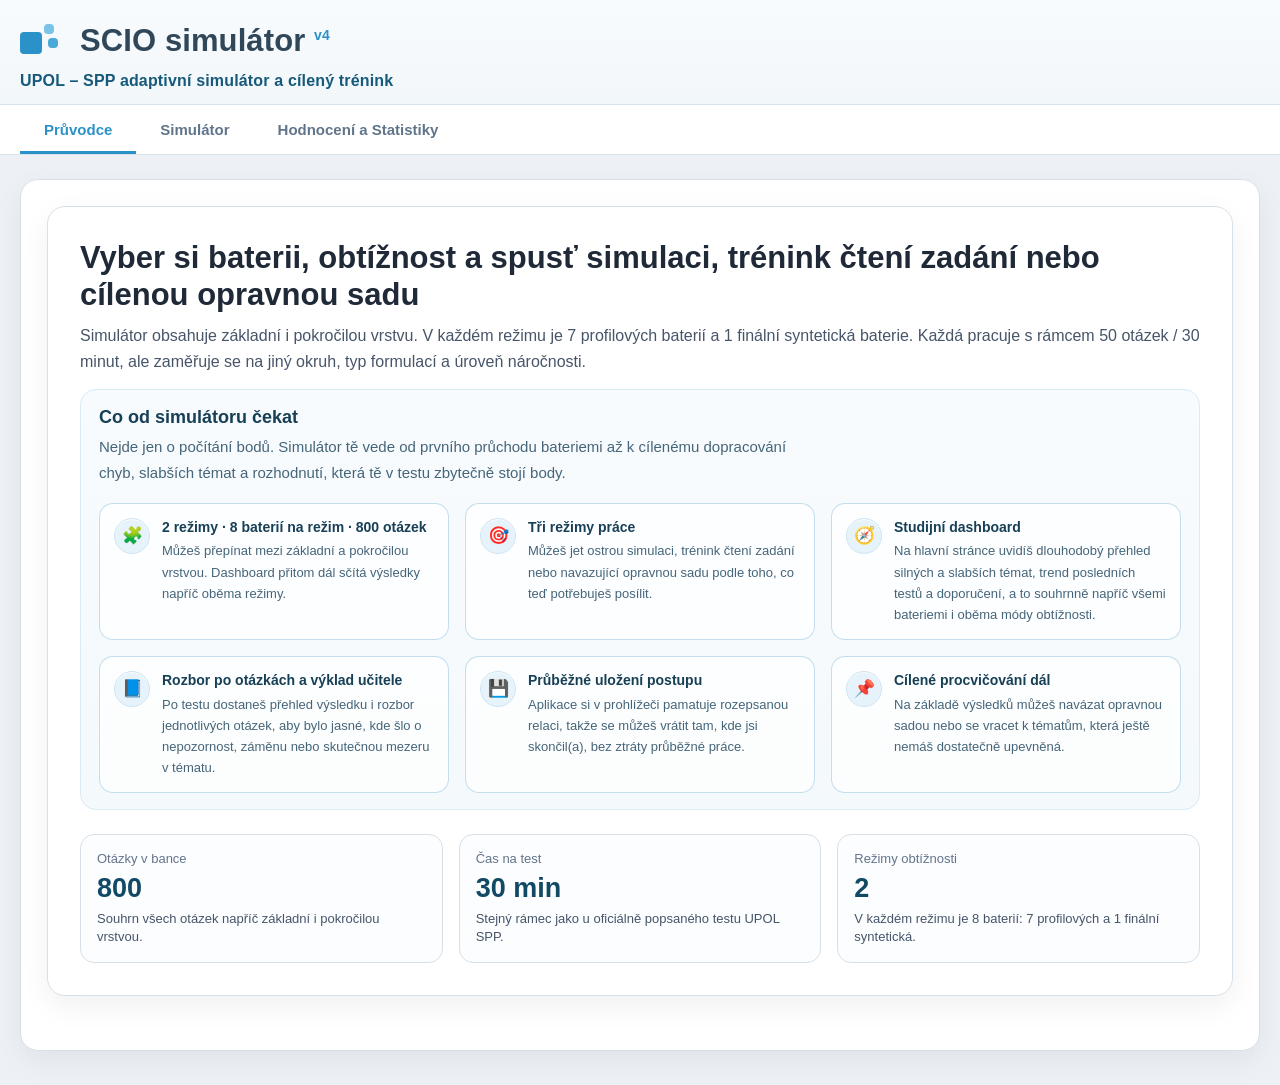
==== index.html @ 4cbbf5e0 "Oprava chyb" ====
<!DOCTYPE html>
<html lang="cs">
<head>
  <meta charset="UTF-8" />
  <meta name="viewport" content="width=device-width, initial-scale=1.0" />
  <title>SCIO simulátor v4</title>
  <link rel="stylesheet" href="styles_v4.css" />
  <script src="data_metadata.js" defer></script>
  <script src="data_metadata_hard.js" defer></script>
  <script src="data_v4_questions.js" defer></script>
  <script src="data_v4_questions_hard.js" defer></script>
  <script src="analytics_v4.js" defer></script>
  <script src="render_v4.js" defer></script>
  <script src="app_core_v4.js" defer></script>
  <script src="bootstrap_v4.js" defer></script>
</head>
<body>

  <div class="top-wrap">
    <div class="container">
      <div class="brand">
        <div class="logo-box" aria-hidden="true">
          <div class="sq1"></div>
          <div class="sq2"></div>
          <div class="sq3"></div>
        </div>
        <h1>SCIO simulátor <span style="font-size:14px;color:var(--blue);vertical-align:super;">v4</span></h1>
      </div>
      <p class="sub">UPOL – SPP adaptivní simulátor a cílený trénink</p>
    </div>
  </div>

  <nav class="main-nav" id="mainNav">
    <div class="container nav-container">
      <button class="nav-btn active" data-tab="guide" onclick="switchMainTab('guide')">Průvodce</button>
      <button class="nav-btn" data-tab="simulator" onclick="switchMainTab('simulator')">Simulátor</button>
      <button class="nav-btn" data-tab="stats" onclick="switchMainTab('stats')">Hodnocení a Statistiky</button>
    </div>
  </nav>

  <div class="container page">
    <!-- ════ START SCREEN ════ -->
    <section class="panel start-screen" id="startScreen">
      
      <!-- TAB 1: PRŮVODCE -->
      <div id="tab-guide" class="tab-content active">
        <div class="hero">
          <div class="hero-card panel">
            <h2>Vyber si baterii, obtížnost a spusť simulaci, trénink čtení zadání nebo cílenou opravnou sadu</h2>
            <p>Simulátor obsahuje základní i pokročilou vrstvu. V každém režimu je 7 profilových baterií a 1 finální syntetická baterie. Každá pracuje s rámcem 50 otázek / 30 minut, ale zaměřuje se na jiný okruh, typ formulací a úroveň náročnosti.</p>
            <div class="hero-note hero-note-rich">
              <div class="hero-note-head">
                <strong>Co od simulátoru čekat</strong>
                <p>Nejde jen o počítání bodů. Simulátor tě vede od prvního průchodu bateriemi až k cílenému dopracování chyb, slabších témat a rozhodnutí, která tě v testu zbytečně stojí body.</p>
              </div>
              <div class="hero-note-list">
                <div class="hero-note-item">
                  <span class="hero-note-icon" aria-hidden="true">🧩</span>
                  <div class="hero-note-copy">
                    <strong>2 režimy · 8 baterií na režim · 800 otázek</strong>
                    <span>Můžeš přepínat mezi základní a pokročilou vrstvou. Dashboard přitom dál sčítá výsledky napříč oběma režimy.</span>
                  </div>
                </div>
                <div class="hero-note-item">
                  <span class="hero-note-icon" aria-hidden="true">🎯</span>
                  <div class="hero-note-copy">
                    <strong>Tři režimy práce</strong>
                    <span>Můžeš jet ostrou simulaci, trénink čtení zadání nebo navazující opravnou sadu podle toho, co teď potřebuješ posílit.</span>
                  </div>
                </div>
                <div class="hero-note-item">
                  <span class="hero-note-icon" aria-hidden="true">🧭</span>
                  <div class="hero-note-copy">
                    <strong>Studijní dashboard</strong>
                    <span>Na hlavní stránce uvidíš dlouhodobý přehled silných a slabších témat, trend posledních testů a doporučení, a to souhrnně napříč všemi bateriemi i oběma módy obtížnosti.</span>
                  </div>
                </div>
                <div class="hero-note-item">
                  <span class="hero-note-icon" aria-hidden="true">📘</span>
                  <div class="hero-note-copy">
                    <strong>Rozbor po otázkách a výklad učitele</strong>
                    <span>Po testu dostaneš přehled výsledku i rozbor jednotlivých otázek, aby bylo jasné, kde šlo o nepozornost, záměnu nebo skutečnou mezeru v tématu.</span>
                  </div>
                </div>
                <div class="hero-note-item">
                  <span class="hero-note-icon" aria-hidden="true">💾</span>
                  <div class="hero-note-copy">
                    <strong>Průběžné uložení postupu</strong>
                    <span>Aplikace si v prohlížeči pamatuje rozepsanou relaci, takže se můžeš vrátit tam, kde jsi skončil(a), bez ztráty průběžné práce.</span>
                  </div>
                </div>
                <div class="hero-note-item">
                  <span class="hero-note-icon" aria-hidden="true">📌</span>
                  <div class="hero-note-copy">
                    <strong>Cílené procvičování dál</strong>
                    <span>Na základě výsledků můžeš navázat opravnou sadou nebo se vracet k tématům, která ještě nemáš dostatečně upevněná.</span>
                  </div>
                </div>
              </div>
            </div>
            <div class="stats">
              <div class="stat-card"><div class="stat-label">Otázky v bance</div><div class="stat-value" id="statQuestions">800</div><div class="stat-sub">Souhrn všech otázek napříč základní i pokročilou vrstvou.</div></div>
              <div class="stat-card"><div class="stat-label">Čas na test</div><div class="stat-value">30 min</div><div class="stat-sub">Stejný rámec jako u oficiálně popsaného testu UPOL SPP.</div></div>
              <div class="stat-card"><div class="stat-label">Režimy obtížnosti</div><div class="stat-value">2</div><div class="stat-sub">V každém režimu je 8 baterií: 7 profilových a 1 finální syntetická.</div></div>
            </div>
          </div>
        </div>
      </div>

      <!-- TAB 2: SIMULÁTOR -->
      <div id="tab-simulator" class="tab-content">
        <div class="simulator-layout">
          <div class="simulator-settings">
            <!-- Config panel -->
            <div class="config-panel" id="configPanel">
              <h4>Jak dnes poběžím</h4>
              <div class="config-row">
                <div class="config-section"><div class="config-section-label">Obtížnost</div><div class="config-options" id="configDifficulty"><button class="config-opt active" data-difficulty="basic" type="button">Základní</button><button class="config-opt" data-difficulty="hard" type="button">Pokročilá</button></div><div class="config-help" id="difficultyHelp">Základní režim je výchozí.</div></div>
                <div class="config-section"><div class="config-section-label">Režim práce</div><div class="config-options" id="configMode"><button class="config-opt active" data-mode="simulation" type="button">Simulace testu</button><button class="config-opt" data-mode="reading-training" type="button">Trénink čtení</button><button class="config-opt" data-mode="repair" type="button" disabled id="repairModeOpt">Opravný režim</button></div></div>
                <div class="config-section"><div class="config-section-label">Cíl</div><div class="config-options" id="configGoal"><button class="config-opt" data-goal="speed" type="button">Rychlost</button><button class="config-opt" data-goal="accuracy" type="button">Přesnost</button><button class="config-opt active" data-goal="attention" type="button">Pozornost</button></div></div>
              </div>
              <div class="config-checks" id="configChecks">
                <label class="config-check"><input type="checkbox" id="optShowQuestionFirst"> zobrazit nejprve jen zadání</label>
                <label class="config-check"><input type="checkbox" id="optHighlightKeywords"> zvýrazňovat riziková slova</label>
                <label class="config-check"><input type="checkbox" id="optRequireConfidence"> po odpovědi vyžadovat jistotu</label>
                <label class="config-check"><input type="checkbox" id="optAutoSave"> průběžně ukládat postup</label>
                <label class="config-check"><input type="checkbox" id="optRestoreSession"> obnovit relaci při startu</label>
              </div>
            </div>

            <!-- Restore panel -->
            <div id="restorePanel" class="hidden"></div>
          </div>

          <div class="simulator-main">
            <!-- Battery selection -->
            <div class="battery-select-wrap">
              <div class="section-title"><div><h3>Výběr baterie</h3><p>Vyber modul a prohlédni si jeho detail.</p></div></div>
              <div class="battery-grid" id="batteryGrid"></div>
            </div>
          </div>
        </div>
      </div>

      <!-- TAB 3: STATISTIKY -->
      <div id="tab-stats" class="tab-content">
        <div class="stats-header">
          <h3>Tvoje výsledky a progres</h3>
          <div class="stats-filters">
            <select id="statsBatteryFilter" class="stats-select" onchange="typeof updateStatsView === 'function' && updateStatsView(this.value)">
              <option value="all">Celkový přehled všech baterií</option>
            </select>
          </div>
        </div>
        
        <!-- Progress and Weakness Map -->
        <div id="weaknessPanel"></div>
        
        <!-- History panel -->
        <div id="historyPanel"></div>
      </div>

    </section>

    <!-- ════ TEST SCREEN ════ -->
    <section class="app hidden" id="testScreen">
      <aside class="panel sidebar" id="sidebar">
        <div class="sidebar-head">
          <h2>Testovací panel</h2>
          <div class="sidebar-battery" id="sidebarBatteryLabel">Aktivní baterie: —</div>
          <div id="sidebarModeBadge"></div>
        </div>
        <div class="meta">
          <div class="meta-box"><strong>Počet otázek:</strong> <span id="metaCount">50</span></div>
          <div class="meta-box"><div><strong>Časový limit:</strong></div><div class="timer" id="timer">30:00</div></div>
          <div class="meta-box"><strong>Zodpovězeno:</strong> <span id="answeredCount">0</span> / <span id="answeredTotal">50</span></div>
        </div>
        <div class="legend">
          <div class="legend-item"><span class="legend-box curr"></span> aktuální otázka</div>
          <div class="legend-item"><span class="legend-box ans"></span> zodpovězená</div>
          <div class="legend-item"><span class="legend-box flag"></span> označená</div>
          <div class="legend-item"><span class="legend-box slow-q"></span> pomalá</div>
          <div class="legend-item"><span class="legend-box guess-q"></span> tip</div>
          <div class="legend-item"><span class="legend-box"></span> nezodpovězená</div>
        </div>
        <div class="question-grid" id="questionGrid"></div>
        <div class="side-actions">
          <button class="btn btn-light btn-sm" id="focusModeBtn" type="button">⊞ Režim soustředění</button>
          <button class="btn btn-outline btn-sm" id="changeBatteryBtn" type="button">Návrat do hlavního menu</button>
          <button class="btn btn-danger btn-sm" id="finishBtn" type="button">Vyhodnotit test</button>
        </div>
        <div class="warning" style="margin-top:10px; font-size:13px;">Klávesy: A–D odpověď · ←→ navigace · F označit · 1/2/3 jistota · R odkrýt odpovědi · Mezerník režim soustředění</div>
      </aside>

      <main class="panel main">
        <section id="testPane">
          <div class="main-header">
            <div class="main-header-top">
              <div>
                <div class="small" id="questionMeta">Otázka 1 z 50</div>
                <h3 id="questionText"></h3>
              </div>
              <div style="display:flex; flex-direction:column; align-items:flex-end; gap:8px;">
                <div class="active-battery-pill" id="activeBatteryPill">—</div>
                <div class="focus-only-actions" style="display:none; gap:8px;">
                  <button class="btn btn-outline btn-sm" id="fmChangeBatteryBtn" type="button">Ukončit baterii</button>
                  <button class="btn btn-light btn-sm" id="fmExitFocusBtn" type="button">⊟ Zrušit soustředění</button>
                </div>
              </div>
            </div>
          </div>
          <div class="question-body">
            <div id="revealWrap" class="hidden">
              <div class="reveal-wrap"><button class="btn btn-primary" id="revealOptionsBtn" type="button">Rozumím zadání, zobrazit odpovědi</button></div>
            </div>
            <div class="options" id="optionsWrap"></div>
          </div>
          <div id="confidenceWrap" class="hidden"></div>
          <div class="quick-actions" id="quickActionsWrap"></div>
          <div class="note-wrap" id="noteWrap" style="display:none;">
            <textarea class="note-input" id="noteInput" placeholder="Poznámka k otázce (nepovinné)…" rows="1"></textarea>
          </div>
          <div class="nav">
            <button class="btn btn-light" id="prevBtn">← Předchozí otázka</button>
            <button class="btn btn-primary" id="nextBtn">Další otázka →</button>
          </div>
        </section>

        <section id="resultsPane" class="results hidden">
          <div class="score-box">
            <div class="score-main" id="scoreMain"></div>
            <div class="score-sub" id="scoreSub"></div>
            <div class="results-battery" id="resultsBatteryLabel"></div>
          </div>
          
          <div class="results-accordion">
            <details class="accordion-panel" open>
              <summary class="accordion-summary">Shrnutí a doporučení</summary>
              <div class="accordion-content">
                <div id="performanceSummary"></div>
                <div id="recommendationsPanel"></div>
              </div>
            </details>

            <details class="accordion-panel">
              <summary class="accordion-summary">Analýza témat</summary>
              <div class="accordion-content">
                <div id="thematicWeaknesses"></div>
              </div>
            </details>

            <details class="accordion-panel">
              <summary class="accordion-summary">Strategie & Pozornost</summary>
              <div class="accordion-content">
                <div id="attentionDashboard"></div>
              </div>
            </details>

            <details class="accordion-panel" open>
              <summary class="accordion-summary">Návazná práce</summary>
              <div class="accordion-content">
                <div id="repairPanel" class="hidden"></div>
              </div>
            </details>

            <details class="accordion-panel">
              <summary class="accordion-summary">Rozbor otázek</summary>
              <div class="accordion-content">
                <div class="result-actions" id="resultActions" style="margin-bottom:20px;">
                  <button class="btn btn-light" id="showReviewBtn">Zobrazit rozbor</button>
                  <button class="btn btn-primary hidden" id="hideReviewBtn">Skrýt rozbor</button>
                  <button class="btn btn-purple" id="repairBtn">Spustit opravný režim celkového testu</button>
                  <button class="btn btn-light" id="restartBtn">Restartovat baterii</button>
                  <button class="btn btn-outline" id="backToSelectionBtn">Zpět na výběr baterií</button>
                  <button class="btn btn-outline btn-sm" id="clearSessionBtn">Vymazat uloženou relaci</button>
                </div>
                <div id="reviewWrap" class="hidden"></div>
              </div>
            </details>
          </div>
        </section>
      </main>
    </section>
  </div>

  
</body>
</html>
---- styles_v4.css ----
:root {
      --bg: #edf1f5;
      --panel: #ffffff;
      --line: #d7e0e8;
      --line-strong: #c1d1df;
      --text: #1f2937;
      --muted: #64748b;
      --blue: #2b92c9;
      --blue-dark: #17597a;
      --blue-soft: #eaf5fb;
      --green-soft: #e8f7ee;
      --green-line: #2d8b57;
      --red-soft: #fdecec;
      --red-line: #c94b4b;
      --amber-soft: #fff7df;
      --amber-line: #e0b84d;
      --purple-soft: #f3eeff;
      --purple-line: #7c5cbf;
      --orange-soft: #fff4e6;
      --orange-line: #d4820a;
      --shadow: 0 10px 30px rgba(15, 23, 42, 0.06);
      --radius: 18px;
    }
    * { box-sizing: border-box; }
    html, body { margin:0; padding:0; font-family: Inter,"Segoe UI",Roboto,Arial,Helvetica,sans-serif; color:var(--text); background:var(--bg); }
    button, input, textarea { font:inherit; }
    .hidden { display:none !important; }

    /* ── Main Navigation (Tabs) ── */
    .main-nav { background:#ffffff; border-bottom:1px solid #d7e4ed; sticky: top; z-index: 1000; }
    .nav-container { display:flex; gap:0; }
    .nav-btn { background:none; border:none; padding:16px 24px; font-weight:700; color:#60758a; cursor:pointer; position:relative; transition:0.2s ease; font-size:15px; }
    .nav-btn:hover { color:#2b92c9; background:rgba(43,146,201,0.04); }
    .nav-btn.active { color:#2b92c9; }
    .nav-btn.active::after { content:""; position:absolute; bottom:0; left:0; right:0; height:3px; background:#2b92c9; }

    .tab-content { display:none; }
    .tab-content.active { display:block; animation: fadeIn 0.3s ease-out; }

    @keyframes fadeIn { from { opacity: 0; transform: translateY(4px); } to { opacity: 1; transform: translateY(0); } }

    /* ── Top bar ── */
    .top-wrap { background:linear-gradient(180deg,#f8fbfd 0%,#f2f7fa 100%); border-bottom:1px solid #d7e4ed; padding:18px 0 14px; }
    .container { width:min(1240px,calc(100% - 32px)); margin:0 auto; }
    .brand { display:flex; align-items:center; gap:14px; }
    .logo-box { position:relative; width:46px; height:46px; flex:0 0 auto; }
    .sq1,.sq2,.sq3 { position:absolute; border-radius:4px; }
    .sq1 { width:22px; height:22px; left:0; top:14px; background:#2b92c9; }
    .sq2 { width:10px; height:10px; left:24px; top:6px; background:#79c3e6; }
    .sq3 { width:10px; height:10px; left:28px; top:20px; background:#4aa9d6; }
    .brand h1 { margin:0; font-size:31px; line-height:1.02; color:#30475a; letter-spacing:0.1px; font-weight:800; }
    .sub { margin:8px 0 0; color:var(--blue-dark); font-size:16px; font-weight:700; letter-spacing:0.01em; }
    .page { padding:24px 0 34px; }

    /* ── Panels & buttons ── */
    .panel { background:var(--panel); border:1px solid var(--line); border-radius:var(--radius); box-shadow:var(--shadow); }
    .btn { border:none; border-radius:12px; padding:12px 16px; font-weight:700; cursor:pointer; transition:0.16s ease; }
    .btn:disabled { opacity:0.55; cursor:not-allowed; }
    .btn-primary { color:white; background:var(--blue); }
    .btn-primary:hover:not(:disabled) { background:#237cad; }
    .btn-light { color:var(--text); background:#edf3f8; }
    .btn-light:hover:not(:disabled) { background:#e3ebf2; }
    .btn-outline { color:var(--blue-dark); background:white; border:1px solid #b7d8ea; }
    .btn-outline:hover:not(:disabled) { background:#f8fcff; }
    .btn-danger { color:white; background:#c94b4b; }
    .btn-danger:hover:not(:disabled) { background:#b13d3d; }
    .btn-sm { padding:8px 12px; font-size:13px; border-radius:10px; }
    .btn-success { color:white; background:#2d8b57; }
    .btn-success:hover:not(:disabled) { background:#246e46; }
    .btn-purple { color:white; background:#7c5cbf; }
    .btn-purple:hover:not(:disabled) { background:#6a4daa; }

    /* ── Start screen ── */
    .start-screen { padding:26px; }
    .hero { display:grid; grid-template-columns:1fr; gap:24px; margin-bottom:28px; }
    .hero-card { padding:32px; width:100%; box-sizing:border-box; }
    .hero h2 { margin:0 0 10px; font-size:31px; line-height:1.2; }
    .hero p { margin:0 0 14px; line-height:1.6; color:#475569; font-size:16px; }
    .hero-note { background:linear-gradient(180deg,#f8fbfe 0%,#f4f9fc 100%); border:1px solid #d8ebf6; border-radius:16px; padding:16px 18px; color:#335a6f; line-height:1.68; font-size:14px; }

    /* ── Intro polish: rich hero note ── */
    .hero-note-rich { display:grid; gap:16px; }
    .hero-note-head strong { display:block; margin:0 0 6px; font-size:18px; line-height:1.25; color:#173f56; }
    .hero-note-head p { margin:0; font-size:15px; line-height:1.75; color:#456579; max-width:85ch; }
    .hero-note-list { display:grid; grid-template-columns:repeat(auto-fit, minmax(320px, 1fr)); gap:16px; }
    .hero-note-item { display:flex; align-items:flex-start; gap:12px; padding:14px; border-radius:14px; border:1px solid rgba(191,220,236,0.92); background:rgba(255,255,255,0.72); min-height:100%; }
    .hero-note-icon { width:36px; height:36px; flex:0 0 36px; display:inline-flex; align-items:center; justify-content:center; border-radius:999px; background:#e7f3fb; border:1px solid #cfe5f3; box-shadow:inset 0 1px 0 rgba(255,255,255,0.8); font-size:17px; line-height:1; }
    .hero-note-copy { display:grid; gap:4px; min-width:0; }
    .hero-note-copy strong { display:block; margin:0; font-size:14px; line-height:1.35; color:#173f56; }
    .hero-note-copy span { display:block; margin:0; font-size:13px; line-height:1.62; color:#456579; }

    .stats { margin-top:24px; display:grid; grid-template-columns:repeat(auto-fit, minmax(280px, 1fr)); gap:16px; }
    .stat-card { border:1px solid var(--line); border-radius:14px; padding:16px; background:#fbfdff; }
    .stat-label { font-size:13px; color:var(--muted); margin-bottom:8px; }
    .stat-value { font-size:27px; font-weight:800; color:#124a66; line-height:1.05; }
    .stat-sub { margin-top:8px; font-size:13px; line-height:1.4; color:#475569; }

    /* Detail card */
    .detail-card { padding:24px; display:flex; flex-direction:column; gap:16px; background:linear-gradient(180deg,#ffffff 0%,#fbfdff 100%); }
    .detail-top { display:flex; justify-content:space-between; gap:16px; align-items:flex-start; padding-bottom:14px; border-bottom:1px solid #e4edf3; }
    .detail-top h3 { margin:0 0 8px; font-size:22px; line-height:1.25; font-weight:800; color:#183b54; }
    .detail-top p { margin:0; color:#516578; line-height:1.65; font-size:15px; }
    .badge { display:inline-flex; align-items:center; justify-content:center; min-width:42px; height:32px; padding:0 12px; border-radius:999px; background:var(--blue-soft); color:var(--blue-dark); border:1px solid #cae7f5; font-weight:800; font-size:13px; flex:0 0 auto; }
    .detail-block { display:grid; gap:10px; padding:14px 16px; border-radius:16px; border:1px solid #e2ebf2; background:#f9fbfd; }
    .detail-label { font-size:11px; letter-spacing:0.09em; text-transform:uppercase; color:#60758a; font-weight:800; }
    .chips { display:flex; flex-wrap:wrap; gap:8px; }
    .chip { display:inline-flex; align-items:center; border-radius:999px; border:1px solid #dbe5ec; padding:8px 12px; background:white; color:#355266; font-size:12px; font-weight:700; }
    .chip.warn { background:var(--amber-soft); border-color:var(--amber-line); color:#7b5d09; }
    .chip.ok { background:var(--green-soft); border-color:#bfe2ca; color:#1c6f44; }
    .compact-list { display:grid; gap:10px; margin:0; padding-left:20px; color:#334155; line-height:1.6; font-size:15px; }
    .compact-list li::marker { color:#2b92c9; }
    .detail-copy, .detail-purpose { color:#334155; line-height:1.72; font-size:15px; font-weight:500; }
    .detail-copy p, .detail-purpose p { margin:0 0 12px; }
    .detail-copy p:last-child, .detail-purpose p:last-child { margin-bottom:0; }

    /* Battery grid */
    .battery-select-wrap { display:grid; gap:16px; }
    .section-title { display:flex; align-items:center; justify-content:space-between; gap:12px; }
    .section-title h3 { margin:0; font-size:22px; }
    .section-title p { margin:4px 0 0; color:var(--muted); font-size:14px; }
    .battery-grid { display:grid; grid-template-columns:repeat(2,minmax(0,1fr)); gap:14px; }
    .battery-card { position:relative; overflow:hidden; text-align:left; border:1px solid #dbe5ec; background:linear-gradient(180deg,#ffffff 0%,#fbfdff 100%); border-radius:18px; padding:18px; cursor:pointer; transition:0.18s ease; box-shadow:0 4px 14px rgba(15,23,42,0.04); }
    .battery-card::before { content:""; position:absolute; inset:0 auto auto 0; width:100%; height:4px; background:linear-gradient(90deg,#b9dff2 0%,#e9f6fc 100%); }
    .battery-card:hover { border-color:#8fc7e4; background:#fcfeff; transform:translateY(-2px); box-shadow:0 10px 24px rgba(20,58,89,0.08); }
    .battery-card:focus-visible { outline:3px solid rgba(43,146,201,0.22); outline-offset:2px; }
    .battery-card.selected { background:linear-gradient(180deg,#eef8fd 0%,#e6f3fb 100%); border-color:#5daed6; box-shadow:0 14px 30px rgba(23,89,122,0.12); transform:translateY(-1px); }
    .battery-card.selected::before { background:linear-gradient(90deg,#2b92c9 0%,#6cc0e6 100%); }
    .battery-card-head { display:flex; align-items:flex-start; justify-content:space-between; gap:12px; margin-bottom:10px; }
    .battery-label { font-size:18px; line-height:1.28; font-weight:800; color:#183b54; }
    .battery-badge { display:inline-flex; align-items:center; justify-content:center; min-width:36px; height:30px; padding:0 10px; border-radius:999px; background:#edf6fb; color:var(--blue-dark); font-size:12px; font-weight:800; border:1px solid #cfe7f4; box-shadow:inset 0 1px 0 rgba(255,255,255,0.7); }
    .battery-card.selected .battery-badge { background:#2b92c9; color:white; border-color:#2b92c9; }
    .battery-subtitle { margin:0 0 14px; color:#516578; line-height:1.58; min-height:44px; font-size:14px; }
    .battery-card.selected .battery-subtitle { color:#34556e; }
    .battery-card.selected .chip { background:rgba(255,255,255,0.78); border-color:#bddff0; color:#244a63; }
    .battery-meta { display:flex; flex-wrap:wrap; gap:8px; }
    .start-actions { display:flex; gap:14px; align-items:center; justify-content:space-between; flex-wrap:wrap; margin-top:4px; }
    .selection-note { padding:13px 14px; border-radius:14px; border:1px solid #dfe7ee; background:#f8fafc; color:#46556a; line-height:1.45; flex:1 1 400px; min-width:280px; }
    .warning { padding:14px 15px; border-radius:14px; background:var(--amber-soft); border:1px solid #f0d78f; color:#6c5608; line-height:1.5; font-size:14px; }

    /* ── Simulator Tab Layout ── */
    .simulator-layout { display:grid; grid-template-columns:350px minmax(0,1fr); gap:24px; align-items:start; }
    @media (max-width: 980px) { .simulator-layout { grid-template-columns: 1fr; } }

    .simulator-settings { position:sticky; top:80px; }
    @media (max-width: 980px) { .simulator-settings { position:static; } }

    /* Inline Battery Expansion */
    .battery-card-wrapper { display:grid; gap:0; border-radius:18px; overflow:hidden; transition: 0.3s ease; border: 1px solid #dbe5ec; background: white; margin-bottom: 12px; }
    .battery-card-wrapper.expanded { border-color: var(--blue); box-shadow: 0 8px 25px rgba(43,146,201,0.12); }
    
    .battery-card { border: none !important; box-shadow: none !important; border-radius: 0 !important; width: 100%; margin: 0 !important; }
    .battery-card::before { display: none !important; } /* Removing top line inside grid */

    .battery-inline-detail { max-height: 0; overflow: hidden; transition: max-height 0.35s cubic-bezier(0.4, 0, 0.2, 1), padding 0.35s ease; background: #f9fbfd; }
    .battery-card-wrapper.expanded .battery-inline-detail { max-height: 1000px; padding-top: 10px; border-top: 1px solid #eef3f7; }

    /* ── Stats Tab Styles ── */
    .stats-header { display: flex; justify-content: space-between; align-items: center; margin-bottom: 24px; gap: 16px; flex-wrap: wrap; }
    .stats-header h3 { margin: 0; font-size: 24px; color: #183b54; font-weight: 800; }
    .stats-select { padding: 8px 14px; border-radius: 10px; border: 1px solid #dbe5ec; background: white; color: #355266; font-weight: 700; font-size: 14px; cursor: pointer; }

    /* ── Config panel (NEW) ── */
    .config-panel { margin-top:20px; padding:20px; border-radius:16px; border:1px solid #e2ebf2; background:#f9fbfd; display:grid; gap:16px; }
    .config-panel h4 { margin:0; font-size:17px; color:#183b54; font-weight:800; }
    .config-row { display:flex; flex-wrap:wrap; gap:16px; align-items:flex-start; }
    .config-section { display:grid; gap:8px; min-width:180px; }
    .config-section-label { font-size:11px; letter-spacing:0.09em; text-transform:uppercase; color:#60758a; font-weight:800; }
    .config-options { display:flex; gap:6px; flex-wrap:wrap; }
    .config-opt { padding:8px 14px; border-radius:10px; border:1px solid #dbe5ec; background:white; color:#355266; font-size:13px; font-weight:700; cursor:pointer; transition:0.14s ease; }
    .config-opt:hover { border-color:#a5cfe6; }
    .config-opt.active { background:var(--blue); color:white; border-color:var(--blue); }
    .config-checks { display:flex; flex-wrap:wrap; gap:10px 18px; }
    .config-check { display:flex; align-items:center; gap:6px; font-size:13px; color:#475569; cursor:pointer; }
    .config-check input { accent-color:var(--blue); }

.config-help { margin-top:4px; font-size:12px; line-height:1.5; color:#60758a; max-width:34ch; }
.inline-mode-chip { display:inline-flex; align-items:center; margin-left:8px; padding:2px 10px; border-radius:999px; background:#eef6fb; color:#17597a; border:1px solid #cfe7f4; font-size:12px; font-weight:800; vertical-align:middle; }
.mode-badge.difficulty { margin-left:6px; }
.mode-badge.difficulty.basic { background:var(--green-soft); color:#1c6f44; }
.mode-badge.difficulty.hard { background:var(--amber-soft); color:#7b5d09; }



    /* ── Restore panel (NEW) ── */
    .restore-panel { margin-top:16px; padding:16px 18px; border-radius:16px; border:1px solid #d8ebf6; background:linear-gradient(180deg,#f4fafd 0%,#eef6fb 100%); }
    .restore-panel h4 { margin:0 0 10px; font-size:15px; color:#17597a; }
    .restore-info { font-size:14px; color:#425469; line-height:1.6; margin-bottom:12px; }
    .restore-actions { display:flex; gap:8px; flex-wrap:wrap; }

    /* ── History panel (NEW) ── */
    .history-panel { margin-top:16px; }
    .history-panel h4 { margin:0 0 10px; font-size:15px; color:#183b54; font-weight:800; }
    .history-list { display:grid; gap:8px; }
    .history-item { display:flex; justify-content:space-between; align-items:center; padding:10px 14px; border-radius:12px; border:1px solid #e2ebf2; background:white; font-size:13px; color:#425469; gap:12px; }
    .history-score { font-weight:800; color:#124a66; }

    /* ── Test screen ── */
    .app { display:grid; grid-template-columns:340px minmax(0,1fr); gap:20px; align-items:start; }
    .sidebar { padding:20px; position:sticky; top:18px; transition:0.2s ease; }
    .sidebar-head { display:grid; gap:8px; margin-bottom:16px; }
    .sidebar-head h2 { margin:0; font-size:24px; }
    .sidebar-battery { color:var(--blue-dark); font-weight:700; line-height:1.45; }
    .mode-badge { display:inline-block; padding:4px 10px; border-radius:8px; font-size:11px; font-weight:800; text-transform:uppercase; letter-spacing:0.06em; margin-top:6px; }
    .mode-badge.simulation { background:var(--blue-soft); color:var(--blue-dark); }
    .mode-badge.reading-training { background:var(--purple-soft); color:#5a3d99; }
    .mode-badge.repair { background:var(--orange-soft); color:#8a5600; }
    .meta { display:grid; gap:10px; margin-bottom:16px; }
    .meta-box { border:1px solid #dfe8ef; border-radius:14px; padding:12px 14px; background:#fbfdff; line-height:1.5; color:#425469; }
    .timer { font-size:30px; line-height:1.1; font-weight:800; color:var(--blue-dark); margin-top:4px; }
    .timer.urgent { color:var(--red-line); }
    .legend { display:grid; gap:8px; margin-bottom:16px; color:#4d6074; font-size:14px; }
    .legend-item { display:flex; align-items:center; gap:8px; }
    .legend-box { width:16px; height:16px; border-radius:5px; border:1px solid #c5d2dd; background:white; flex:0 0 auto; }
    .legend-box.curr { background:#d8eef9; border-color:var(--blue); }
    .legend-box.ans { background:#e7f6ed; border-color:#6cbc89; }
    .legend-box.flag { background:#fff1f1; border-color:#e6a3a3; }
    .legend-box.slow-q { background:var(--amber-soft); border-color:var(--amber-line); }
    .legend-box.guess-q { background:var(--purple-soft); border-color:var(--purple-line); }

    /* Question grid */
    .question-grid { display:grid; grid-template-columns:repeat(5,minmax(0,1fr)); gap:8px; margin-bottom:16px; }
    .q-nav { border:1px solid #cfdae4; background:white; min-height:42px; border-radius:10px; font-weight:700; color:#475569; cursor:pointer; transition:0.12s ease; position:relative; }
    .q-nav.current { background:#dff1fb; border-color:var(--blue); color:var(--blue-dark); }
    .q-nav.answered { background:#ebf8ef; border-color:#82c39a; color:#225c3a; }
    .q-nav.flagged { background:#fff1f1; border-color:#e6a3a3; color:#9a2f2f; }
    .q-nav.answered-flagged { background:#fff1f1; border-color:#e6a3a3; color:#9a2f2f; }
    .q-nav.answered-flagged::after { content:""; position:absolute; top:3px; right:3px; width:6px; height:6px; border-radius:50%; background:#2d8b57; }
    .q-nav.slow { border-color:var(--amber-line); }
    .q-nav.low-confidence { border-color:var(--purple-line); }
    .side-actions { display:grid; gap:10px; }

    /* ── Main question area ── */
    .main { padding:22px; min-height:700px; }
    .main-header { margin-bottom:16px; }
    .main-header-top { display:flex; justify-content:space-between; align-items:flex-start; gap:16px; }
    .small { color:var(--muted); font-size:13px; font-weight:700; margin-bottom:8px; text-transform:uppercase; letter-spacing:0.05em; }
    #questionText { margin:0; font-size:29px; line-height:1.28; max-width:960px; }
    .active-battery-pill { white-space:nowrap; border:1px solid #d5e7f2; background:#f4fafd; color:var(--blue-dark); border-radius:999px; padding:10px 14px; font-weight:700; font-size:13px; }
    .question-body { margin-top:18px; }
    .options { display:grid; gap:12px; }
    .option-btn { width:100%; text-align:left; padding:16px 18px; border-radius:16px; border:1px solid #dce5ed; background:white; color:#27364a; cursor:pointer; transition:0.14s ease; }
    .option-btn:hover { border-color:#a5cfe6; background:#fbfeff; }
    .option-btn.selected { background:#eaf5fb; border-color:var(--blue); box-shadow:0 0 0 1px rgba(43,146,201,0.1); }
    .option-label { display:inline-flex; align-items:center; justify-content:center; width:32px; height:32px; border-radius:999px; background:#eef3f7; color:#365166; font-weight:800; margin-right:12px; vertical-align:top; flex:0 0 auto; }
    .option-row { display:flex; align-items:flex-start; gap:0; line-height:1.55; font-size:16px; }

    /* Risk keyword highlight */
    .risk-word { background:var(--amber-soft); border-bottom:2px solid var(--amber-line); padding:0 2px; border-radius:3px; font-weight:inherit; }

    /* ── Confidence controls (NEW) ── */
    .confidence-wrap { margin-top:16px; padding:14px 16px; border-radius:14px; border:1px solid #e2ebf2; background:#f9fbfd; }
    .confidence-wrap .conf-label { font-size:12px; font-weight:800; text-transform:uppercase; letter-spacing:0.06em; color:#60758a; margin-bottom:8px; }
    .confidence-btns { display:flex; gap:8px; }
    .conf-btn { padding:8px 16px; border-radius:10px; border:1px solid #dbe5ec; background:white; color:#475569; font-weight:700; font-size:13px; cursor:pointer; transition:0.14s ease; }
    .conf-btn:hover { border-color:#a5cfe6; }
    .conf-btn.active-high { background:var(--green-soft); border-color:var(--green-line); color:#1c6f44; }
    .conf-btn.active-medium { background:var(--amber-soft); border-color:var(--amber-line); color:#7b5d09; }
    .conf-btn.active-guess { background:var(--red-soft); border-color:var(--red-line); color:#9a2f2f; }

    /* ── Quick actions (NEW) ── */
    .quick-actions { display:flex; gap:8px; margin-top:12px; flex-wrap:wrap; }
    .action-btn { padding:7px 12px; border-radius:10px; border:1px solid #dbe5ec; background:white; color:#475569; font-size:13px; font-weight:600; cursor:pointer; transition:0.14s ease; }
    .action-btn:hover { border-color:#a5cfe6; background:#fbfeff; }
    .action-btn.is-active { background:var(--red-soft); border-color:var(--red-line); color:#9a2f2f; }

    /* ── Question note (NEW) ── */
    .note-wrap { margin-top:12px; }
    .note-input { width:100%; padding:10px 12px; border-radius:10px; border:1px solid #dbe5ec; background:white; color:var(--text); font-size:13px; resize:vertical; min-height:36px; max-height:80px; }
    .note-input::placeholder { color:var(--muted); }
    .note-input:focus { outline:2px solid var(--blue); outline-offset:-1px; border-color:var(--blue); }

    /* ── Reveal options (reading-training) ── */
    .reveal-wrap { text-align:center; padding:30px 20px; }
    .reveal-wrap .btn { font-size:15px; padding:14px 28px; }

    /* ── Navigation ── */
    .nav { display:flex; justify-content:space-between; gap:12px; margin-top:20px; flex-wrap:wrap; }

    /* ── Focus mode ── */
    body.focus-mode .sidebar { display:none; }
    body.focus-mode .app { grid-template-columns:1fr; }
    body.focus-mode #questionText { font-size:32px; }
    body.focus-mode .focus-only-actions { display:flex !important; }
    body.focus-mode #quickActionsWrap,
    body.focus-mode #noteWrap { display:none !important; }

    /* ── Results ── */
    .results { display:grid; gap:16px; }
    .score-box { border:1px solid #dce8ef; border-radius:18px; padding:22px; background:#fbfdff; }
    .score-main { font-size:34px; font-weight:800; line-height:1.2; margin-bottom:8px; }
    .score-sub { color:#475569; line-height:1.6; font-size:15px; }
    .results-battery { margin-top:10px; font-weight:700; color:var(--blue-dark); }
    .result-actions { display:flex; gap:10px; flex-wrap:wrap; }

    /* ── Dashboard (NEW) ── */
    .dashboard { border:1px solid #e2ebf2; border-radius:16px; padding:18px; background:#f9fbfd; }
    .dashboard h4 { margin:0 0 14px; font-size:17px; color:#183b54; font-weight:800; }
    .dash-grid { display:grid; grid-template-columns:repeat(auto-fill,minmax(180px,1fr)); gap:10px; }
    .dash-card { border:1px solid #e2ebf2; border-radius:12px; padding:12px 14px; background:white; }
    .dash-value { font-size:22px; font-weight:800; color:#124a66; line-height:1.1; }
    .dash-label { font-size:12px; color:var(--muted); margin-top:4px; }
    .dash-detail { margin-top:12px; font-size:13px; color:#475569; line-height:1.6; padding:12px 14px; border-radius:12px; border:1px solid #e2ebf2; background:white; }
.mini-q-badge-list { display:inline-flex; flex-wrap:wrap; gap:6px; vertical-align:middle; margin-left:6px; }
.mini-q-badge { display:inline-flex; align-items:center; justify-content:center; min-width:28px; height:28px; padding:0 8px; border-radius:8px; border:1px solid #cfdbe6; background:#f8fbfd; color:#355266; font-size:12px; font-weight:800; line-height:1; }

    /* ── Repair panel (NEW) ── */
    .repair-panel { border:1px solid var(--orange-line); border-radius:16px; padding:18px; background:var(--orange-soft); }
    .repair-panel h4 { margin:0 0 12px; font-size:17px; color:#8a5600; font-weight:800; }
    .repair-filters { display:flex; gap:8px; flex-wrap:wrap; margin-bottom:12px; }
    .repair-filter { padding:8px 14px; border-radius:10px; border:1px solid #d4820a; background:white; color:#8a5600; font-size:13px; font-weight:700; cursor:pointer; transition:0.14s ease; }
    .repair-filter.active { background:#d4820a; color:white; }
    .repair-info { font-size:13px; color:#8a5600; margin-bottom:12px; }

    /* ── Review ── */
    #reviewWrap { display:grid; gap:14px; }
    .review-item { border:1px solid #dfe8ef; border-radius:16px; overflow:hidden; background:white; }
    .review-head { display:flex; justify-content:space-between; align-items:center; gap:12px; padding:12px 16px; font-weight:800; }
    .review-head.correct { background:var(--green-soft); border-bottom:1px solid #c5e5d0; color:#1f6a42; }
    .review-head.incorrect { background:var(--red-soft); border-bottom:1px solid #f0c6c6; color:#9a2f2f; }
    .review-head.unanswered { background:#f8fafc; border-bottom:1px solid #e2ebf2; color:#64748b; }
    .pill { display:inline-flex; align-items:center; border-radius:999px; padding:5px 10px; font-size:12px; font-weight:800; border:1px solid transparent; }
    .pill.correct { background:#edf9f1; border-color:#bfe2ca; color:#236844; }
    .pill.wrong { background:#fff1f1; border-color:#f3c9c9; color:#a23535; }
    .pill.neutral { background:#f0f4f8; border-color:#d7e0e8; color:#475569; }
    .review-body { padding:16px; display:grid; gap:14px; line-height:1.55; color:#324457; }
    .review-options { display:grid; gap:10px; }
    .review-option { border-radius:12px; border:1px solid #e0e8ef; padding:11px 13px; background:#fafcfe; }
    .review-option.correct { border-color:#88c8a0; background:#edf9f1; }
    .review-option.user-wrong { border-color:#e6a3a3; background:#fff3f3; }
    .review-meta-grid { display:grid; grid-template-columns:repeat(auto-fill,minmax(140px,1fr)); gap:8px; font-size:13px; }
    .review-meta-item { padding:8px 10px; border-radius:8px; background:#f8fafc; border:1px solid #e2ebf2; }
    .review-meta-item strong { display:block; font-size:11px; text-transform:uppercase; letter-spacing:0.05em; color:#60758a; margin-bottom:2px; }
    .error-type-select { padding:6px 10px; border-radius:8px; border:1px solid #dbe5ec; font-size:13px; color:var(--text); background:white; }
    .review-tabs { display:flex; gap:2px; background:#eef3f7; padding:2px; border-radius:12px; margin-bottom:12px; }
    .review-tab { flex:1; padding:8px; border:none; background:transparent; border-radius:10px; cursor:pointer; font-size:13px; font-weight:700; color:#516578; transition:0.14s ease; }
    .review-tab.active { background:white; color:var(--blue-dark); box-shadow:0 2px 8px rgba(15,23,42,0.05); }
    .review-explanation { padding:14px 16px; border-radius:12px; background:#f4fafd; border:1px solid #d5e7f2; font-size:14px; line-height:1.6; color:#2a4358; }
    .review-explanation strong { color:#17597a; display:block; margin-bottom:4px; font-size:12px; text-transform:uppercase; letter-spacing:0.04em; }
    .tutor-lesson { background:#fdf9f0; border:1px solid #f2e4c1; }
    .tutor-lesson strong { color:#8a6d1c; }
    .tutor-recall { background:#f5f3ff; border:1px solid #e5deff; border-left:4px solid #7c5cbf; }
    .tutor-recall strong { color:#5b3d99; }

    /* ── Responsive ── */
    @media (max-width:1040px) {
      .hero, .app { grid-template-columns:1fr; }
      .sidebar { position:static; }
    }
    @media (max-width:760px) {
      .start-screen, .sidebar, .main { padding:18px; }
      .battery-grid { grid-template-columns:1fr; }
      .stats { grid-template-columns:1fr; }
      .main-header-top { flex-direction:column; }
      #questionText { font-size:24px; }
      .question-grid { grid-template-columns:repeat(5,minmax(0,1fr)); }
      .config-row { flex-direction:column; }
      .dash-grid { grid-template-columns:1fr 1fr; }
    }
  

/* v4 additions */
.review-reflection { width:100%; min-height:86px; border:1px solid var(--line); border-radius:12px; padding:10px 12px; background:#fff; color:var(--text); }
.review-actions-row { display:flex; flex-wrap:wrap; gap:10px; margin-top:12px; }
.pill.warn { background:var(--amber-soft); color:#8a5d02; }
.pill.info { background:var(--blue-soft); color:var(--blue-dark); }
.pill.neutral { background:#eef2f7; color:#4b5563; }
.summary-stack { display:grid; gap:14px; }
.summary-section { border:1px solid var(--line); border-radius:16px; padding:16px; background:#fbfdff; }
.summary-section h5 { margin:0 0 12px; font-size:15px; color:#183b54; }
.summary-list { display:grid; gap:8px; margin:0; padding-left:18px; }
.summary-list li { color:#334155; line-height:1.5; }
.action-grid { display:grid; grid-template-columns:repeat(auto-fit,minmax(200px,1fr)); gap:10px; }
.action-card { border:1px solid #dbe5ec; border-radius:14px; padding:14px; background:#fff; }
.action-card h5 { margin:0 0 8px; font-size:14px; color:#183b54; }
.action-card p { margin:0 0 12px; font-size:13px; color:#516578; line-height:1.45; }
.dashboard h4 { margin:0 0 12px; }
.dash-grid.tight { grid-template-columns:repeat(auto-fit,minmax(150px,1fr)); }
.dash-card small { display:block; margin-top:6px; color:#60758a; line-height:1.35; }
.review-kv { display:grid; grid-template-columns:repeat(auto-fit,minmax(160px,1fr)); gap:10px; margin-top:14px; }
.review-kv .review-meta-item { min-height:72px; }
.review-explainer-list { display:grid; gap:10px; margin-top:12px; }
.review-explainer-item { border:1px solid #e2ebf2; border-radius:12px; padding:12px; background:#fff; }
.review-explainer-item strong { display:block; margin-bottom:6px; color:#183b54; }
.start-mini-grid { display:grid; grid-template-columns:repeat(auto-fit,minmax(160px,1fr)); gap:10px; margin-top:12px; }
.start-mini-card { border:1px solid #dbe5ec; border-radius:14px; padding:12px; background:#fff; }
.start-mini-card .label { font-size:12px; color:#64748b; margin-bottom:6px; }
.start-mini-card .value { font-size:18px; font-weight:800; color:#183b54; line-height:1.1; }
.inline-muted { color:#64748b; font-size:13px; }
.review-tab { cursor:pointer; }
.focus-mode .results-pane, .focus-mode #resultsPane { display:block; }
@media (max-width: 900px) {
  .hero { grid-template-columns: 1fr; }
}



/* ── Study dashboard: Fáze 3 ── */
.study-dashboard {
  background: linear-gradient(180deg, #fbfdff 0%, #f6fbff 100%);
}
.study-dashboard .dashboard-head {
  display: flex;
  justify-content: space-between;
  align-items: flex-start;
  gap: 16px;
  flex-wrap: wrap;
  margin-bottom: 14px;
}
.study-dashboard .dashboard-headline {
  margin: 6px 0 0;
  max-width: 780px;
  font-size: 13px;
  line-height: 1.6;
  color: #516578;
}
.study-dashboard .dashboard-meta {
  display: flex;
  gap: 8px;
  flex-wrap: wrap;
  align-items: center;
}
.study-dashboard .dashboard-pill,
.study-dashboard .dashboard-status {
  display: inline-flex;
  align-items: center;
  gap: 6px;
  min-height: 30px;
  padding: 6px 11px;
  border-radius: 999px;
  border: 1px solid #d8e2ea;
  background: #fff;
  font-size: 12px;
  font-weight: 800;
  line-height: 1;
  color: #355266;
}
.study-dashboard .dashboard-pill.tone-neutral { background: #f8fbfd; }
.study-dashboard .dashboard-pill.tone-high { background: #edf9f1; border-color: #bfe2ca; color: #236844; }
.study-dashboard .dashboard-pill.tone-mid { background: #eef7ff; border-color: #c8dff4; color: #17597a; }
.study-dashboard .dashboard-pill.tone-low,
.study-dashboard .dashboard-pill.tone-undertrained { background: #f5f7fa; border-color: #dce5ed; color: #516578; }
.study-dashboard .dashboard-pill.trend-up { background: #edf9f1; border-color: #bfe2ca; color: #236844; }
.study-dashboard .dashboard-pill.trend-down { background: #fff1f1; border-color: #f3c9c9; color: #a23535; }
.study-dashboard .dashboard-pill.trend-swing { background: #fff7df; border-color: #f0d18a; color: #9c6b11; }
.study-dashboard .dashboard-pill.trend-steady { background: #f5f7fa; border-color: #dce5ed; color: #516578; }
.study-dashboard .dashboard-status.status-mastered { background: #edf9f1; border-color: #bfe2ca; color: #236844; }
.study-dashboard .dashboard-status.status-strong { background: #eef7ff; border-color: #c8dff4; color: #17597a; }
.study-dashboard .dashboard-status.status-weak { background: #fff7df; border-color: #f0d18a; color: #9c6b11; }
.study-dashboard .dashboard-status.status-risky { background: #fff1f1; border-color: #f3c9c9; color: #a23535; }
.study-dashboard .dashboard-status.status-undertrained,
.study-dashboard .dashboard-status.status-unseen,
.study-dashboard .dashboard-status.status-steady { background: #f5f7fa; border-color: #dce5ed; color: #516578; }

.study-dashboard .dashboard-stat-grid {
  grid-template-columns: repeat(auto-fit, minmax(150px, 1fr));
}
.study-dashboard .dash-stat-card {
  position: relative;
  overflow: hidden;
  min-height: 108px;
}
.study-dashboard .dash-stat-card::before {
  content: "";
  position: absolute;
  inset: 0 auto 0 0;
  width: 5px;
  background: #c9dbe8;
}
.study-dashboard .dash-stat-card.is-primary::before { background: #2b92c9; }
.study-dashboard .dash-stat-card.is-success::before { background: #2d8b57; }
.study-dashboard .dash-stat-card.is-danger::before { background: #c94b4b; }
.study-dashboard .dash-stat-card.is-warning::before { background: #d2871c; }
.study-dashboard .dash-stat-card .dash-value { margin-left: 4px; }
.study-dashboard .dash-stat-card .dash-label,
.study-dashboard .dash-stat-card small { margin-left: 4px; }

.study-dashboard .dashboard-summary-panel {
  background: linear-gradient(180deg, #ffffff 0%, #fafdff 100%);
}
.study-dashboard .dashboard-section-head {
  display: flex;
  justify-content: space-between;
  align-items: flex-start;
  gap: 14px;
  flex-wrap: wrap;
  margin-bottom: 12px;
}
.study-dashboard .dashboard-section-head p {
  margin: 4px 0 0;
  font-size: 13px;
  line-height: 1.55;
  color: #516578;
}
.study-dashboard .dashboard-chip-row {
  display: flex;
  flex-wrap: wrap;
  gap: 8px;
}
.study-dashboard .dashboard-chip-row.compact {
  justify-content: flex-end;
}
.study-dashboard .dashboard-callout {
  border: 1px solid #dce7ef;
  border-radius: 14px;
  padding: 12px 14px;
  background: #fff;
  font-size: 13px;
  line-height: 1.6;
  color: #425469;
  margin-bottom: 12px;
}
.study-dashboard .dashboard-callout.soft {
  background: #f8fbfd;
  margin-bottom: 0;
}
.study-dashboard .dashboard-columns {
  display: grid;
  grid-template-columns: repeat(2, minmax(0, 1fr));
  gap: 14px;
}
.study-dashboard .dashboard-columns-secondary {
  margin-top: 14px;
}
.study-dashboard .dashboard-subhead {
  margin: 0 0 10px;
  font-size: 13px;
  color: #183b54;
}
.study-dashboard .dashboard-divider {
  height: 1px;
  background: #e3edf4;
  margin: 14px 0;
}
.study-dashboard .dashboard-topic-grid {
  grid-template-columns: repeat(auto-fit, minmax(240px, 1fr));
}
.study-dashboard .dashboard-topic-card {
  min-height: 100%;
  display: grid;
  gap: 10px;
  align-content: start;
}
.study-dashboard .dashboard-topic-card.status-risky { border-color: #f0cfcf; background: linear-gradient(180deg, #fff 0%, #fff6f6 100%); }
.study-dashboard .dashboard-topic-card.status-weak { border-color: #f1ddb0; background: linear-gradient(180deg, #fff 0%, #fffaf0 100%); }
.study-dashboard .dashboard-topic-card.status-strong,
.study-dashboard .dashboard-topic-card.status-mastered { border-color: #d4e8dd; background: linear-gradient(180deg, #fff 0%, #f7fcf8 100%); }
.study-dashboard .dashboard-topic-card.status-undertrained,
.study-dashboard .dashboard-topic-card.status-steady { border-color: #e2ebf2; background: linear-gradient(180deg, #fff 0%, #f9fbfd 100%); }
.study-dashboard .dashboard-topic-top,
.study-dashboard .dashboard-error-top {
  display: flex;
  justify-content: space-between;
  align-items: flex-start;
  gap: 10px;
}
.study-dashboard .dashboard-topic-rate {
  font-size: 20px;
}
.study-dashboard .dashboard-topic-title {
  font-size: 14px;
  font-weight: 800;
  color: #183b54;
  margin-top: 6px;
  line-height: 1.35;
}
.study-dashboard .dashboard-error-title {
  color: #8b2d2d;
}
.study-dashboard .dashboard-topic-insight {
  display: grid;
  gap: 6px;
}
.study-dashboard .dashboard-topic-insight-line {
  font-size: 12px;
  line-height: 1.55;
  color: #516578;
}
.study-dashboard .dashboard-sparkline {
  border: 1px solid #e2ebf2;
  border-radius: 12px;
  background: #fff;
  padding: 10px 10px 8px;
}
.study-dashboard .dashboard-sparkline svg {
  display: block;
}
.study-dashboard .dashboard-sparkline-meta {
  margin-top: 6px;
  display: flex;
  justify-content: space-between;
  gap: 8px;
  font-size: 11px;
  color: #60758a;
}
.study-dashboard .dashboard-sparkline-empty,
.study-dashboard .dashboard-meter-empty {
  font-size: 12px;
  color: #64748b;
}
.study-dashboard .dashboard-meter-wrap {
  display: grid;
  gap: 8px;
}
.study-dashboard .dashboard-meter {
  height: 8px;
  border-radius: 999px;
  background: #edf3f7;
  overflow: hidden;
  display: flex;
}
.study-dashboard .dashboard-meter .seg-correct { background: #2b92c9; }
.study-dashboard .dashboard-meter.status-mastered .seg-correct,
.study-dashboard .dashboard-meter.status-strong .seg-correct { background: #2d8b57; }
.study-dashboard .dashboard-meter.status-weak .seg-correct { background: #d2871c; }
.study-dashboard .dashboard-meter.status-risky .seg-correct { background: #c94b4b; opacity: 0.75; }
.study-dashboard .dashboard-meter .seg-wrong { background: #d96a6a; }
.study-dashboard .dashboard-meter .seg-empty { background: #d7e0e8; }
.study-dashboard .dashboard-meter-legend {
  display: flex;
  justify-content: space-between;
  gap: 8px;
  flex-wrap: wrap;
  font-size: 11px;
  color: #60758a;
}
.study-dashboard .seg-dot {
  display: inline-block;
  width: 9px;
  height: 9px;
  margin-right: 5px;
  border-radius: 999px;
  vertical-align: baseline;
}
.study-dashboard .dot-correct { background: #2b92c9; }
.study-dashboard .dot-wrong { background: #d96a6a; }
.study-dashboard .dot-empty { background: #d7e0e8; }
.study-dashboard .dashboard-topic-footer {
  display: flex;
  justify-content: space-between;
  align-items: center;
  gap: 10px;
  flex-wrap: wrap;
  margin-top: auto;
}
.study-dashboard .dashboard-topic-footnote {
  font-size: 11px;
  color: #64748b;
}
.study-dashboard .dashboard-undertrained-stats {
  margin-bottom: 12px;
}
.study-dashboard .dashboard-chip-cloud {
  display: flex;
  flex-wrap: wrap;
  gap: 8px;
}
.study-dashboard .dashboard-trend-panel {
  display: grid;
  gap: 12px;
}
.study-dashboard .dashboard-trend-head {
  display: flex;
  justify-content: space-between;
  gap: 10px;
  flex-wrap: wrap;
  align-items: center;
}
.study-dashboard .dashboard-trend-grid {
  grid-template-columns: repeat(auto-fit, minmax(120px, 1fr));
}
.study-dashboard .dashboard-trend-card {
  min-height: 96px;
}
.study-dashboard .dashboard-quick-grid {
  grid-template-columns: repeat(auto-fit, minmax(210px, 1fr));
}
.study-dashboard .dashboard-quick-card {
  background: linear-gradient(180deg, #fff 0%, #fbfdff 100%);
}
@media (max-width: 980px) {
  .study-dashboard .dashboard-columns {
    grid-template-columns: 1fr;
  }
}
@media (max-width: 720px) {
  .study-dashboard .dashboard-head,
  .study-dashboard .dashboard-section-head,
  .study-dashboard .dashboard-trend-head {
    flex-direction: column;
    align-items: stretch;
  }
  .study-dashboard .dashboard-chip-row.compact {
    justify-content: flex-start;
  }
}


@media (max-width: 900px) {
  .hero-note-list { grid-template-columns: 1fr; }
}

/* ── Master-Detail Layout (Option A) ── */
.master-detail-layout {
  display: grid;
  grid-template-columns: minmax(0, 1fr) 380px;
  gap: 24px;
  align-items: start;
}

.detail-col {
  position: sticky;
  top: 20px;
}

@media (max-width: 980px) {
  .master-detail-layout {
    grid-template-columns: 1fr;
  }
  .detail-col {
    position: static;
  }
}

/* ── Results Accordion (Option A) ── */
.results-accordion {
  display: grid;
  gap: 16px;
  margin-top: 20px;
}
.accordion-panel {
  background: white;
  border: 1px solid #dbe5ec;
  border-radius: 16px;
  overflow: hidden;
  box-shadow: 0 4px 14px rgba(15,23,42,0.02);
  transition: box-shadow 0.2s ease;
}
.accordion-panel:focus-within {
  box-shadow: 0 6px 20px rgba(43,146,201,0.08);
  border-color: #a5cfe6;
}
.accordion-summary {
  display: flex;
  align-items: center;
  justify-content: space-between;
  padding: 18px 24px;
  font-size: 18px;
  font-weight: 800;
  color: #183b54;
  cursor: pointer;
  background: linear-gradient(180deg, #ffffff 0%, #fbfdff 100%);
  user-select: none;
  list-style: none; /* Hide default arrow */
}
.accordion-summary::-webkit-details-marker {
  display: none;
}
.accordion-summary::after {
  content: "▼";
  font-size: 14px;
  color: var(--blue);
  transition: transform 0.2s ease;
}
.accordion-panel[open] .accordion-summary {
  border-bottom: 1px solid #f0f4f8;
}
.accordion-panel[open] .accordion-summary::after {
  transform: rotate(-180deg);
}
.accordion-content {
  padding: 24px;
}
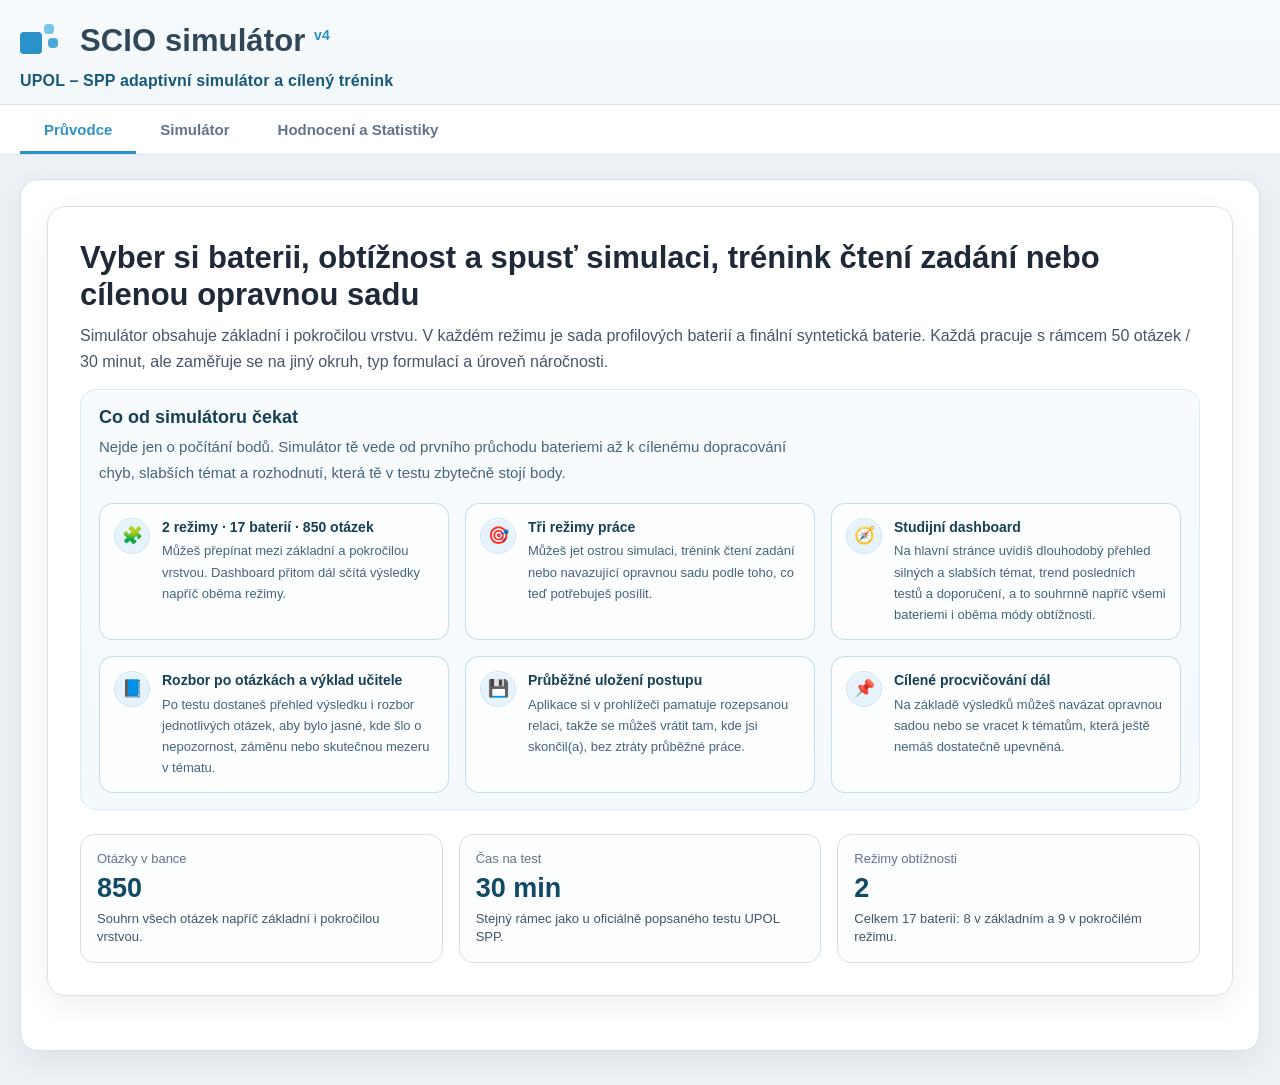
==== commit 5e4e6690: "9baterie" ====
--- a/index.html
+++ b/index.html
@@ -47,7 +47,7 @@
         <div class="hero">
           <div class="hero-card panel">
             <h2>Vyber si baterii, obtížnost a spusť simulaci, trénink čtení zadání nebo cílenou opravnou sadu</h2>
-            <p>Simulátor obsahuje základní i pokročilou vrstvu. V každém režimu je 7 profilových baterií a 1 finální syntetická baterie. Každá pracuje s rámcem 50 otázek / 30 minut, ale zaměřuje se na jiný okruh, typ formulací a úroveň náročnosti.</p>
+            <p>Simulátor obsahuje základní i pokročilou vrstvu. V každém režimu je sada profilových baterií a finální syntetická baterie. Každá pracuje s rámcem 50 otázek / 30 minut, ale zaměřuje se na jiný okruh, typ formulací a úroveň náročnosti.</p>
             <div class="hero-note hero-note-rich">
               <div class="hero-note-head">
                 <strong>Co od simulátoru čekat</strong>
@@ -57,7 +57,7 @@
                 <div class="hero-note-item">
                   <span class="hero-note-icon" aria-hidden="true">🧩</span>
                   <div class="hero-note-copy">
-                    <strong>2 režimy · 8 baterií na režim · 800 otázek</strong>
+                    <strong>2 režimy · 17 baterií · 850 otázek</strong>
                     <span>Můžeš přepínat mezi základní a pokročilou vrstvou. Dashboard přitom dál sčítá výsledky napříč oběma režimy.</span>
                   </div>
                 </div>
@@ -99,9 +99,9 @@
               </div>
             </div>
             <div class="stats">
-              <div class="stat-card"><div class="stat-label">Otázky v bance</div><div class="stat-value" id="statQuestions">800</div><div class="stat-sub">Souhrn všech otázek napříč základní i pokročilou vrstvou.</div></div>
+              <div class="stat-card"><div class="stat-label">Otázky v bance</div><div class="stat-value" id="statQuestions">850</div><div class="stat-sub">Souhrn všech otázek napříč základní i pokročilou vrstvou.</div></div>
               <div class="stat-card"><div class="stat-label">Čas na test</div><div class="stat-value">30 min</div><div class="stat-sub">Stejný rámec jako u oficiálně popsaného testu UPOL SPP.</div></div>
-              <div class="stat-card"><div class="stat-label">Režimy obtížnosti</div><div class="stat-value">2</div><div class="stat-sub">V každém režimu je 8 baterií: 7 profilových a 1 finální syntetická.</div></div>
+              <div class="stat-card"><div class="stat-label">Režimy obtížnosti</div><div class="stat-value">2</div><div class="stat-sub">Celkem 17 baterií: 8 v základním a 9 v pokročilém režimu.</div></div>
             </div>
           </div>
         </div>
@@ -115,7 +115,7 @@
             <div class="config-panel" id="configPanel">
               <h4>Jak dnes poběžím</h4>
               <div class="config-row">
-                <div class="config-section"><div class="config-section-label">Obtížnost</div><div class="config-options" id="configDifficulty"><button class="config-opt active" data-difficulty="basic" type="button">Základní</button><button class="config-opt" data-difficulty="hard" type="button">Pokročilá</button></div><div class="config-help" id="difficultyHelp">Základní režim je výchozí.</div></div>
+                <div class="config-section"><div class="config-section-label">Obtížnost</div><div class="config-options" id="configDifficulty"><button class="config-opt" data-difficulty="basic" type="button">Základní</button><button class="config-opt active" data-difficulty="hard" type="button">Pokročilá</button></div><div class="config-help" id="difficultyHelp">Pokročilý režim je výchozí.</div></div>
                 <div class="config-section"><div class="config-section-label">Režim práce</div><div class="config-options" id="configMode"><button class="config-opt active" data-mode="simulation" type="button">Simulace testu</button><button class="config-opt" data-mode="reading-training" type="button">Trénink čtení</button><button class="config-opt" data-mode="repair" type="button" disabled id="repairModeOpt">Opravný režim</button></div></div>
                 <div class="config-section"><div class="config-section-label">Cíl</div><div class="config-options" id="configGoal"><button class="config-opt" data-goal="speed" type="button">Rychlost</button><button class="config-opt" data-goal="accuracy" type="button">Přesnost</button><button class="config-opt active" data-goal="attention" type="button">Pozornost</button></div></div>
               </div>
@@ -166,30 +166,49 @@
     <section class="app hidden" id="testScreen">
       <aside class="panel sidebar" id="sidebar">
         <div class="sidebar-head">
-          <h2>Testovací panel</h2>
+          <h2 id="sidebarTitle">Testovací panel</h2>
           <div class="sidebar-battery" id="sidebarBatteryLabel">Aktivní baterie: —</div>
           <div id="sidebarModeBadge"></div>
         </div>
-        <div class="meta">
-          <div class="meta-box"><strong>Počet otázek:</strong> <span id="metaCount">50</span></div>
-          <div class="meta-box"><div><strong>Časový limit:</strong></div><div class="timer" id="timer">30:00</div></div>
-          <div class="meta-box"><strong>Zodpovězeno:</strong> <span id="answeredCount">0</span> / <span id="answeredTotal">50</span></div>
-        </div>
-        <div class="legend">
-          <div class="legend-item"><span class="legend-box curr"></span> aktuální otázka</div>
-          <div class="legend-item"><span class="legend-box ans"></span> zodpovězená</div>
-          <div class="legend-item"><span class="legend-box flag"></span> označená</div>
-          <div class="legend-item"><span class="legend-box slow-q"></span> pomalá</div>
-          <div class="legend-item"><span class="legend-box guess-q"></span> tip</div>
-          <div class="legend-item"><span class="legend-box"></span> nezodpovězená</div>
-        </div>
-        <div class="question-grid" id="questionGrid"></div>
-        <div class="side-actions">
-          <button class="btn btn-light btn-sm" id="focusModeBtn" type="button">⊞ Režim soustředění</button>
-          <button class="btn btn-outline btn-sm" id="changeBatteryBtn" type="button">Návrat do hlavního menu</button>
-          <button class="btn btn-danger btn-sm" id="finishBtn" type="button">Vyhodnotit test</button>
-        </div>
-        <div class="warning" style="margin-top:10px; font-size:13px;">Klávesy: A–D odpověď · ←→ navigace · F označit · 1/2/3 jistota · R odkrýt odpovědi · Mezerník režim soustředění</div>
+
+        <!-- STAV TEST -->
+        <div id="testSidebarContent">
+          <div class="meta">
+            <div class="meta-box"><strong>Počet otázek:</strong> <span id="metaCount">50</span></div>
+            <div class="meta-box"><div><strong>Časový limit:</strong></div><div class="timer" id="timer">30:00</div></div>
+            <div class="meta-box"><strong>Zodpovězeno:</strong> <span id="answeredCount">0</span> / <span id="answeredTotal">50</span></div>
+          </div>
+          <div class="legend">
+            <div class="legend-item"><span class="legend-box curr"></span> aktuální otázka</div>
+            <div class="legend-item"><span class="legend-box ans"></span> zodpovězená</div>
+            <div class="legend-item"><span class="legend-box flag"></span> označená</div>
+            <div class="legend-item"><span class="legend-box slow-q"></span> pomalá</div>
+            <div class="legend-item"><span class="legend-box guess-q"></span> tip</div>
+            <div class="legend-item"><span class="legend-box"></span> nezodpovězená</div>
+          </div>
+          <div class="side-actions">
+            <button class="btn btn-light btn-sm" id="focusModeBtn" type="button">⊞ Režim soustředění</button>
+            <button class="btn btn-outline btn-sm" id="changeBatteryBtn" type="button">Návrat do hlavního menu</button>
+            <button class="btn btn-danger btn-sm" id="finishBtn" type="button">Vyhodnotit test</button>
+          </div>
+        </div>
+
+        <!-- STAV VÝSLEDKY -->
+        <div id="resultsSidebarContent" class="hidden">
+           <div class="sidebar-results-summary">
+              <div class="res-score-big" id="sideScoreBig">0%</div>
+              <div class="res-score-sub" id="sideScoreSub">0 z 50 bodů</div>
+           </div>
+           <div class="side-actions">
+              <button class="btn btn-primary btn-sm" id="restartBtn" type="button">Restartovat test</button>
+              <button class="btn btn-outline btn-sm" id="backToSelectionBtn" type="button">Zpět k výběru baterií</button>
+              <button class="btn btn-light btn-sm" id="clearSessionBtn" type="button">Vymazat uloženou relaci</button>
+              <button class="btn btn-outline btn-sm" id="repairBtn" type="button">Spustit opravnou sadu</button>
+           </div>
+        </div>
+
+        <div class="question-grid" id="questionGrid" style="margin-top:16px;"></div>
+        <div class="warning" id="sidebarWarning" style="margin-top:10px; font-size:13px;">Klávesy: A–D odpověď · ←→ navigace · F označit · 1/2/3 jistota · R odkrýt odpovědi · Mezerník režim soustředění</div>
       </aside>
 
       <main class="panel main">
@@ -266,13 +285,9 @@
             <details class="accordion-panel">
               <summary class="accordion-summary">Rozbor otázek</summary>
               <div class="accordion-content">
-                <div class="result-actions" id="resultActions" style="margin-bottom:20px;">
-                  <button class="btn btn-light" id="showReviewBtn">Zobrazit rozbor</button>
-                  <button class="btn btn-primary hidden" id="hideReviewBtn">Skrýt rozbor</button>
-                  <button class="btn btn-purple" id="repairBtn">Spustit opravný režim celkového testu</button>
-                  <button class="btn btn-light" id="restartBtn">Restartovat baterii</button>
-                  <button class="btn btn-outline" id="backToSelectionBtn">Zpět na výběr baterií</button>
-                  <button class="btn btn-outline btn-sm" id="clearSessionBtn">Vymazat uloženou relaci</button>
+                <div class="result-actions" id="resultActions" style="margin-bottom:20px; border-bottom: 1px solid #eee; padding-bottom: 15px;">
+                  <button class="btn btn-primary" id="showReviewBtn">Zobrazit detailní rozbor otázek</button>
+                  <button class="btn btn-outline hidden" id="hideReviewBtn">Skrýt rozbor</button>
                 </div>
                 <div id="reviewWrap" class="hidden"></div>
               </div>
@@ -286,3 +301,4 @@
   
 </body>
 </html>
+
--- a/styles_v4.css
+++ b/styles_v4.css
@@ -146,14 +146,66 @@
     @media (max-width: 980px) { .simulator-settings { position:static; } }
 
     /* Inline Battery Expansion */
-    .battery-card-wrapper { display:grid; gap:0; border-radius:18px; overflow:hidden; transition: 0.3s ease; border: 1px solid #dbe5ec; background: white; margin-bottom: 12px; }
-    .battery-card-wrapper.expanded { border-color: var(--blue); box-shadow: 0 8px 25px rgba(43,146,201,0.12); }
+    .battery-card-wrapper { display:grid; gap:0; border-radius:18px; overflow:hidden; transition: 0.3s ease; border: 1px solid #dbe5ec; background: white; margin-bottom: 12px; position: relative; }
+    .battery-card-wrapper.expanded { border-color: var(--blue); box-shadow: 0 10px 30px rgba(43,146,201,0.15); border-width: 2px; grid-column: 1 / -1; }
     
     .battery-card { border: none !important; box-shadow: none !important; border-radius: 0 !important; width: 100%; margin: 0 !important; }
-    .battery-card::before { display: none !important; } /* Removing top line inside grid */
-
-    .battery-inline-detail { max-height: 0; overflow: hidden; transition: max-height 0.35s cubic-bezier(0.4, 0, 0.2, 1), padding 0.35s ease; background: #f9fbfd; }
-    .battery-card-wrapper.expanded .battery-inline-detail { max-height: 1000px; padding-top: 10px; border-top: 1px solid #eef3f7; }
+    .battery-card::before { display: none !important; }
+
+    .battery-inline-detail { 
+      max-height: 0; 
+      overflow: hidden; 
+      transition: max-height 0.4s cubic-bezier(0.4, 0, 0.2, 1), padding 0.3s ease; 
+      background: #fbfdff; 
+    }
+    .battery-card-wrapper.expanded .battery-inline-detail { 
+      max-height: 1200px; 
+      padding: 0; 
+      border-top: 1px solid #eef3f7; 
+    }
+
+    /* Close button for detail */
+    .btn-close-detail {
+      position: absolute;
+      top: 12px;
+      right: 12px;
+      width: 32px;
+      height: 32px;
+      border-radius: 50%;
+      background: #f1f5f9;
+      border: 1px solid #e2e8f0;
+      display: flex;
+      align-items: center;
+      justify-content: center;
+      cursor: pointer;
+      z-index: 10;
+      transition: all 0.2s ease;
+      color: #64748b;
+      font-weight: 800;
+      font-size: 16px;
+    }
+    .btn-close-detail:hover {
+      background: #e2e8f0;
+      color: #1e293b;
+      transform: scale(1.1);
+    }
+
+    /* Detail Grid Layout */
+    .inline-detail-grid {
+      display: grid;
+      grid-template-columns: repeat(2, 1fr);
+      gap: 24px;
+      padding: 24px;
+    }
+    @media (max-width: 1100px) {
+      .inline-detail-grid { grid-template-columns: 1fr; }
+    }
+    .detail-main-col { display: grid; gap: 20px; }
+    .detail-side-col { display: grid; gap: 20px; }
+    .detail-full-col { grid-column: 1 / -1; border-top: 1px solid #eef3f7; padding-top: 20px; margin-top: 10px; }
+    .inline-detail-header { padding: 18px 24px; background: #f4f9fc; border-bottom: 1px solid #eef3f7; }
+    .inline-detail-header h3 { margin: 0; font-size: 20px; color: #183b54; }
+    .inline-detail-header p { margin: 4px 0 0; font-size: 14px; color: #516578; }
 
     /* ── Stats Tab Styles ── */
     .stats-header { display: flex; justify-content: space-between; align-items: center; margin-bottom: 24px; gap: 16px; flex-wrap: wrap; }
@@ -213,8 +265,8 @@
     .legend-item { display:flex; align-items:center; gap:8px; }
     .legend-box { width:16px; height:16px; border-radius:5px; border:1px solid #c5d2dd; background:white; flex:0 0 auto; }
     .legend-box.curr { background:#d8eef9; border-color:var(--blue); }
-    .legend-box.ans { background:#e7f6ed; border-color:#6cbc89; }
-    .legend-box.flag { background:#fff1f1; border-color:#e6a3a3; }
+    .legend-box.ans { background:var(--green-soft); border-color:var(--green-line); }
+    .legend-box.flag { background:var(--orange-soft); border-color:var(--orange-line); }
     .legend-box.slow-q { background:var(--amber-soft); border-color:var(--amber-line); }
     .legend-box.guess-q { background:var(--purple-soft); border-color:var(--purple-line); }
 
@@ -222,13 +274,27 @@
     .question-grid { display:grid; grid-template-columns:repeat(5,minmax(0,1fr)); gap:8px; margin-bottom:16px; }
     .q-nav { border:1px solid #cfdae4; background:white; min-height:42px; border-radius:10px; font-weight:700; color:#475569; cursor:pointer; transition:0.12s ease; position:relative; }
     .q-nav.current { background:#dff1fb; border-color:var(--blue); color:var(--blue-dark); }
-    .q-nav.answered { background:#ebf8ef; border-color:#82c39a; color:#225c3a; }
-    .q-nav.flagged { background:#fff1f1; border-color:#e6a3a3; color:#9a2f2f; }
-    .q-nav.answered-flagged { background:#fff1f1; border-color:#e6a3a3; color:#9a2f2f; }
+    .q-nav.answered { background:var(--green-soft); border-color:var(--green-line); color:#1c6f44; }
+    .q-nav.flagged { background:var(--orange-soft); border-color:var(--orange-line); color:#8a5600; }
+    .q-nav.answered-flagged { background:var(--orange-soft); border-color:var(--orange-line); color:#8a5600; }
     .q-nav.answered-flagged::after { content:""; position:absolute; top:3px; right:3px; width:6px; height:6px; border-radius:50%; background:#2d8b57; }
     .q-nav.slow { border-color:var(--amber-line); }
     .q-nav.low-confidence { border-color:var(--purple-line); }
-    .side-actions { display:grid; gap:10px; }
+    .side-actions { display:grid; gap:12px; margin-top:12px; }
+    .side-actions .btn { width: 100%; justify-content: center; display: flex; align-items: center; }
+
+    /* Results sidebar specifics */
+    .sidebar-results-summary {
+        background: linear-gradient(135deg, var(--blue-dark) 0%, #0f3d55 100%);
+        padding: 24px 20px;
+        border-radius: 16px;
+        color: white;
+        text-align: center;
+        margin-bottom: 20px;
+        box-shadow: 0 4px 12px rgba(15, 59, 82, 0.15);
+    }
+    .res-score-big { font-size: 38px; font-weight: 800; line-height: 1; margin-bottom: 6px; }
+    .res-score-sub { font-size: 13px; opacity: 0.85; font-weight: 600; }
 
     /* ── Main question area ── */
     .main { padding:22px; min-height:700px; }
@@ -275,7 +341,40 @@
     .reveal-wrap .btn { font-size:15px; padding:14px 28px; }
 
     /* ── Navigation ── */
-    .nav { display:flex; justify-content:space-between; gap:12px; margin-top:20px; flex-wrap:wrap; }
+    .nav {
+      display:grid;
+      grid-template-columns:repeat(2, minmax(0, 1fr));
+      gap:12px;
+      margin-top:20px;
+      align-items:stretch;
+    }
+    .nav .btn {
+      width:100%;
+      min-width:0;
+      display:flex;
+      align-items:center;
+      justify-content:center;
+      text-align:center;
+      line-height:1.25;
+      white-space:normal;
+      overflow-wrap:anywhere;
+    }
+
+    @media (max-width: 520px) {
+      .nav { gap:10px; }
+      .nav .btn {
+        padding:10px 8px;
+        font-size:13px;
+        border-radius:10px;
+      }
+    }
+
+    @media (max-width: 380px) {
+      .nav .btn {
+        padding:9px 6px;
+        font-size:12px;
+      }
+    }
 
     /* ── Focus mode ── */
     body.focus-mode .sidebar { display:none; }
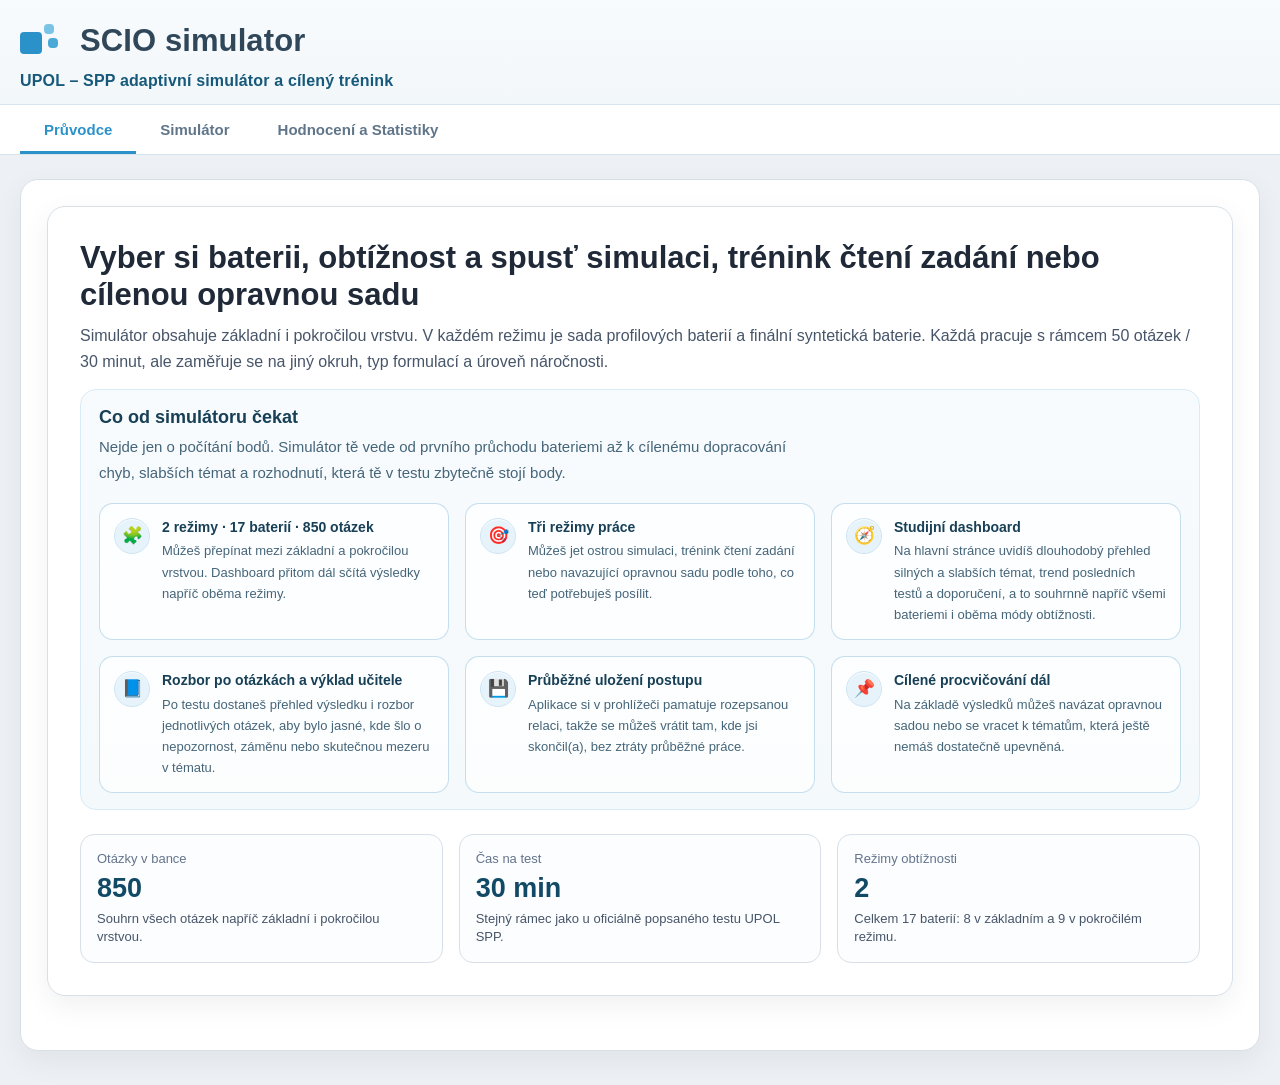
==== commit 47b6726f: "upgrade simulatoru" ====
--- a/index.html
+++ b/index.html
@@ -3,16 +3,48 @@
 <head>
   <meta charset="UTF-8" />
   <meta name="viewport" content="width=device-width, initial-scale=1.0" />
-  <title>SCIO simulátor v4</title>
-  <link rel="stylesheet" href="styles_v4.css" />
-  <script src="data_metadata.js" defer></script>
-  <script src="data_metadata_hard.js" defer></script>
-  <script src="data_v4_questions.js" defer></script>
-  <script src="data_v4_questions_hard.js" defer></script>
-  <script src="analytics_v4.js" defer></script>
-  <script src="render_v4.js" defer></script>
-  <script src="app_core_v4.js" defer></script>
-  <script src="bootstrap_v4.js" defer></script>
+  <title>SCIO simulator</title>
+  <link rel="stylesheet" href="styles.css" />
+  <script src="data/basic/batteries/battery_01.js" defer></script>
+  <script src="data/basic/batteries/battery_02.js" defer></script>
+  <script src="data/basic/batteries/battery_03.js" defer></script>
+  <script src="data/basic/batteries/battery_04.js" defer></script>
+  <script src="data/basic/batteries/battery_05.js" defer></script>
+  <script src="data/basic/batteries/battery_06.js" defer></script>
+  <script src="data/basic/batteries/battery_07.js" defer></script>
+  <script src="data/basic/batteries/battery_08.js" defer></script>
+  <script src="data/basic/metadata/battery_01.metadata.js" defer></script>
+  <script src="data/basic/metadata/battery_02.metadata.js" defer></script>
+  <script src="data/basic/metadata/battery_03.metadata.js" defer></script>
+  <script src="data/basic/metadata/battery_04.metadata.js" defer></script>
+  <script src="data/basic/metadata/battery_05.metadata.js" defer></script>
+  <script src="data/basic/metadata/battery_06.metadata.js" defer></script>
+  <script src="data/basic/metadata/battery_07.metadata.js" defer></script>
+  <script src="data/basic/metadata/battery_08.metadata.js" defer></script>
+  <script src="data/basic/index.js" defer></script>
+  <script src="data/hard/batteries/battery_01.js" defer></script>
+  <script src="data/hard/batteries/battery_02.js" defer></script>
+  <script src="data/hard/batteries/battery_03.js" defer></script>
+  <script src="data/hard/batteries/battery_04.js" defer></script>
+  <script src="data/hard/batteries/battery_05.js" defer></script>
+  <script src="data/hard/batteries/battery_06.js" defer></script>
+  <script src="data/hard/batteries/battery_07.js" defer></script>
+  <script src="data/hard/batteries/battery_08.js" defer></script>
+  <script src="data/hard/batteries/battery_09.js" defer></script>
+  <script src="data/hard/metadata/battery_01.metadata.js" defer></script>
+  <script src="data/hard/metadata/battery_02.metadata.js" defer></script>
+  <script src="data/hard/metadata/battery_03.metadata.js" defer></script>
+  <script src="data/hard/metadata/battery_04.metadata.js" defer></script>
+  <script src="data/hard/metadata/battery_05.metadata.js" defer></script>
+  <script src="data/hard/metadata/battery_06.metadata.js" defer></script>
+  <script src="data/hard/metadata/battery_07.metadata.js" defer></script>
+  <script src="data/hard/metadata/battery_08.metadata.js" defer></script>
+  <script src="data/hard/metadata/battery_09.metadata.js" defer></script>
+  <script src="data/hard/index.js" defer></script>
+  <script src="analytics.js" defer></script>
+  <script src="render.js" defer></script>
+  <script src="app_core.js" defer></script>
+  <script src="bootstrap.js" defer></script>
 </head>
 <body>
 
@@ -24,7 +56,7 @@
           <div class="sq2"></div>
           <div class="sq3"></div>
         </div>
-        <h1>SCIO simulátor <span style="font-size:14px;color:var(--blue);vertical-align:super;">v4</span></h1>
+        <h1>SCIO simulator</h1>
       </div>
       <p class="sub">UPOL – SPP adaptivní simulátor a cílený trénink</p>
     </div>
--- a/styles.css
+++ b/styles.css
@@ -0,0 +1,872 @@
+
+    :root {
+      --bg: #edf1f5;
+      --panel: #ffffff;
+      --line: #d7e0e8;
+      --line-strong: #c1d1df;
+      --text: #1f2937;
+      --muted: #64748b;
+      --blue: #2b92c9;
+      --blue-dark: #17597a;
+      --blue-soft: #eaf5fb;
+      --green-soft: #e8f7ee;
+      --green-line: #2d8b57;
+      --red-soft: #fdecec;
+      --red-line: #c94b4b;
+      --amber-soft: #fff7df;
+      --amber-line: #e0b84d;
+      --purple-soft: #f3eeff;
+      --purple-line: #7c5cbf;
+      --orange-soft: #fff4e6;
+      --orange-line: #d4820a;
+      --shadow: 0 10px 30px rgba(15, 23, 42, 0.06);
+      --radius: 18px;
+    }
+    * { box-sizing: border-box; }
+    html, body { margin:0; padding:0; font-family: Inter,"Segoe UI",Roboto,Arial,Helvetica,sans-serif; color:var(--text); background:var(--bg); }
+    button, input, textarea { font:inherit; }
+    .hidden { display:none !important; }
+
+    /* ── Main Navigation (Tabs) ── */
+    .main-nav { background:#ffffff; border-bottom:1px solid #d7e4ed; sticky: top; z-index: 1000; }
+    .nav-container { display:flex; gap:0; }
+    .nav-btn { background:none; border:none; padding:16px 24px; font-weight:700; color:#60758a; cursor:pointer; position:relative; transition:0.2s ease; font-size:15px; }
+    .nav-btn:hover { color:#2b92c9; background:rgba(43,146,201,0.04); }
+    .nav-btn.active { color:#2b92c9; }
+    .nav-btn.active::after { content:""; position:absolute; bottom:0; left:0; right:0; height:3px; background:#2b92c9; }
+
+    .tab-content { display:none; }
+    .tab-content.active { display:block; animation: fadeIn 0.3s ease-out; }
+
+    @keyframes fadeIn { from { opacity: 0; transform: translateY(4px); } to { opacity: 1; transform: translateY(0); } }
+
+    /* ── Top bar ── */
+    .top-wrap { background:linear-gradient(180deg,#f8fbfd 0%,#f2f7fa 100%); border-bottom:1px solid #d7e4ed; padding:18px 0 14px; }
+    .container { width:min(1240px,calc(100% - 32px)); margin:0 auto; }
+    .brand { display:flex; align-items:center; gap:14px; }
+    .logo-box { position:relative; width:46px; height:46px; flex:0 0 auto; }
+    .sq1,.sq2,.sq3 { position:absolute; border-radius:4px; }
+    .sq1 { width:22px; height:22px; left:0; top:14px; background:#2b92c9; }
+    .sq2 { width:10px; height:10px; left:24px; top:6px; background:#79c3e6; }
+    .sq3 { width:10px; height:10px; left:28px; top:20px; background:#4aa9d6; }
+    .brand h1 { margin:0; font-size:31px; line-height:1.02; color:#30475a; letter-spacing:0.1px; font-weight:800; }
+    .sub { margin:8px 0 0; color:var(--blue-dark); font-size:16px; font-weight:700; letter-spacing:0.01em; }
+    .page { padding:24px 0 34px; }
+
+    /* ── Panels & buttons ── */
+    .panel { background:var(--panel); border:1px solid var(--line); border-radius:var(--radius); box-shadow:var(--shadow); }
+    .btn { border:none; border-radius:12px; padding:12px 16px; font-weight:700; cursor:pointer; transition:0.16s ease; }
+    .btn:disabled { opacity:0.55; cursor:not-allowed; }
+    .btn-primary { color:white; background:var(--blue); }
+    .btn-primary:hover:not(:disabled) { background:#237cad; }
+    .btn-light { color:var(--text); background:#edf3f8; }
+    .btn-light:hover:not(:disabled) { background:#e3ebf2; }
+    .btn-outline { color:var(--blue-dark); background:white; border:1px solid #b7d8ea; }
+    .btn-outline:hover:not(:disabled) { background:#f8fcff; }
+    .btn-danger { color:white; background:#c94b4b; }
+    .btn-danger:hover:not(:disabled) { background:#b13d3d; }
+    .btn-sm { padding:8px 12px; font-size:13px; border-radius:10px; }
+    .btn-success { color:white; background:#2d8b57; }
+    .btn-success:hover:not(:disabled) { background:#246e46; }
+    .btn-purple { color:white; background:#7c5cbf; }
+    .btn-purple:hover:not(:disabled) { background:#6a4daa; }
+
+    /* ── Start screen ── */
+    .start-screen { padding:26px; }
+    .hero { display:grid; grid-template-columns:1fr; gap:24px; margin-bottom:28px; }
+    .hero-card { padding:32px; width:100%; box-sizing:border-box; }
+    .hero h2 { margin:0 0 10px; font-size:31px; line-height:1.2; }
+    .hero p { margin:0 0 14px; line-height:1.6; color:#475569; font-size:16px; }
+    .hero-note { background:linear-gradient(180deg,#f8fbfe 0%,#f4f9fc 100%); border:1px solid #d8ebf6; border-radius:16px; padding:16px 18px; color:#335a6f; line-height:1.68; font-size:14px; }
+
+    /* ── Intro polish: rich hero note ── */
+    .hero-note-rich { display:grid; gap:16px; }
+    .hero-note-head strong { display:block; margin:0 0 6px; font-size:18px; line-height:1.25; color:#173f56; }
+    .hero-note-head p { margin:0; font-size:15px; line-height:1.75; color:#456579; max-width:85ch; }
+    .hero-note-list { display:grid; grid-template-columns:repeat(auto-fit, minmax(320px, 1fr)); gap:16px; }
+    .hero-note-item { display:flex; align-items:flex-start; gap:12px; padding:14px; border-radius:14px; border:1px solid rgba(191,220,236,0.92); background:rgba(255,255,255,0.72); min-height:100%; }
+    .hero-note-icon { width:36px; height:36px; flex:0 0 36px; display:inline-flex; align-items:center; justify-content:center; border-radius:999px; background:#e7f3fb; border:1px solid #cfe5f3; box-shadow:inset 0 1px 0 rgba(255,255,255,0.8); font-size:17px; line-height:1; }
+    .hero-note-copy { display:grid; gap:4px; min-width:0; }
+    .hero-note-copy strong { display:block; margin:0; font-size:14px; line-height:1.35; color:#173f56; }
+    .hero-note-copy span { display:block; margin:0; font-size:13px; line-height:1.62; color:#456579; }
+
+    .stats { margin-top:24px; display:grid; grid-template-columns:repeat(auto-fit, minmax(280px, 1fr)); gap:16px; }
+    .stat-card { border:1px solid var(--line); border-radius:14px; padding:16px; background:#fbfdff; }
+    .stat-label { font-size:13px; color:var(--muted); margin-bottom:8px; }
+    .stat-value { font-size:27px; font-weight:800; color:#124a66; line-height:1.05; }
+    .stat-sub { margin-top:8px; font-size:13px; line-height:1.4; color:#475569; }
+
+    /* Detail card */
+    .detail-card { padding:24px; display:flex; flex-direction:column; gap:16px; background:linear-gradient(180deg,#ffffff 0%,#fbfdff 100%); }
+    .detail-top { display:flex; justify-content:space-between; gap:16px; align-items:flex-start; padding-bottom:14px; border-bottom:1px solid #e4edf3; }
+    .detail-top h3 { margin:0 0 8px; font-size:22px; line-height:1.25; font-weight:800; color:#183b54; }
+    .detail-top p { margin:0; color:#516578; line-height:1.65; font-size:15px; }
+    .badge { display:inline-flex; align-items:center; justify-content:center; min-width:42px; height:32px; padding:0 12px; border-radius:999px; background:var(--blue-soft); color:var(--blue-dark); border:1px solid #cae7f5; font-weight:800; font-size:13px; flex:0 0 auto; }
+    .detail-block { display:grid; gap:10px; padding:14px 16px; border-radius:16px; border:1px solid #e2ebf2; background:#f9fbfd; }
+    .detail-label { font-size:11px; letter-spacing:0.09em; text-transform:uppercase; color:#60758a; font-weight:800; }
+    .chips { display:flex; flex-wrap:wrap; gap:8px; }
+    .chip { display:inline-flex; align-items:center; border-radius:999px; border:1px solid #dbe5ec; padding:8px 12px; background:white; color:#355266; font-size:12px; font-weight:700; }
+    .chip.warn { background:var(--amber-soft); border-color:var(--amber-line); color:#7b5d09; }
+    .chip.ok { background:var(--green-soft); border-color:#bfe2ca; color:#1c6f44; }
+    .compact-list { display:grid; gap:10px; margin:0; padding-left:20px; color:#334155; line-height:1.6; font-size:15px; }
+    .compact-list li::marker { color:#2b92c9; }
+    .detail-copy, .detail-purpose { color:#334155; line-height:1.72; font-size:15px; font-weight:500; }
+    .detail-copy p, .detail-purpose p { margin:0 0 12px; }
+    .detail-copy p:last-child, .detail-purpose p:last-child { margin-bottom:0; }
+
+    /* Battery grid */
+    .battery-select-wrap { display:grid; gap:16px; }
+    .section-title { display:flex; align-items:center; justify-content:space-between; gap:12px; }
+    .section-title h3 { margin:0; font-size:22px; }
+    .section-title p { margin:4px 0 0; color:var(--muted); font-size:14px; }
+    .battery-grid { display:grid; grid-template-columns:repeat(2,minmax(0,1fr)); gap:14px; }
+    .battery-card { position:relative; overflow:hidden; text-align:left; border:1px solid #dbe5ec; background:linear-gradient(180deg,#ffffff 0%,#fbfdff 100%); border-radius:18px; padding:18px; cursor:pointer; transition:0.18s ease; box-shadow:0 4px 14px rgba(15,23,42,0.04); }
+    .battery-card::before { content:""; position:absolute; inset:0 auto auto 0; width:100%; height:4px; background:linear-gradient(90deg,#b9dff2 0%,#e9f6fc 100%); }
+    .battery-card:hover { border-color:#8fc7e4; background:#fcfeff; transform:translateY(-2px); box-shadow:0 10px 24px rgba(20,58,89,0.08); }
+    .battery-card:focus-visible { outline:3px solid rgba(43,146,201,0.22); outline-offset:2px; }
+    .battery-card.selected { background:linear-gradient(180deg,#eef8fd 0%,#e6f3fb 100%); border-color:#5daed6; box-shadow:0 14px 30px rgba(23,89,122,0.12); transform:translateY(-1px); }
+    .battery-card.selected::before { background:linear-gradient(90deg,#2b92c9 0%,#6cc0e6 100%); }
+    .battery-card-head { display:flex; align-items:flex-start; justify-content:space-between; gap:12px; margin-bottom:10px; }
+    .battery-label { font-size:18px; line-height:1.28; font-weight:800; color:#183b54; }
+    .battery-badge { display:inline-flex; align-items:center; justify-content:center; min-width:36px; height:30px; padding:0 10px; border-radius:999px; background:#edf6fb; color:var(--blue-dark); font-size:12px; font-weight:800; border:1px solid #cfe7f4; box-shadow:inset 0 1px 0 rgba(255,255,255,0.7); }
+    .battery-card.selected .battery-badge { background:#2b92c9; color:white; border-color:#2b92c9; }
+    .battery-subtitle { margin:0 0 14px; color:#516578; line-height:1.58; min-height:44px; font-size:14px; }
+    .battery-card.selected .battery-subtitle { color:#34556e; }
+    .battery-card.selected .chip { background:rgba(255,255,255,0.78); border-color:#bddff0; color:#244a63; }
+    .battery-meta { display:flex; flex-wrap:wrap; gap:8px; }
+    .start-actions { display:flex; gap:14px; align-items:center; justify-content:space-between; flex-wrap:wrap; margin-top:4px; }
+    .selection-note { padding:13px 14px; border-radius:14px; border:1px solid #dfe7ee; background:#f8fafc; color:#46556a; line-height:1.45; flex:1 1 400px; min-width:280px; }
+    .warning { padding:14px 15px; border-radius:14px; background:var(--amber-soft); border:1px solid #f0d78f; color:#6c5608; line-height:1.5; font-size:14px; }
+
+    /* ── Simulator Tab Layout ── */
+    .simulator-layout { display:grid; grid-template-columns:350px minmax(0,1fr); gap:24px; align-items:start; }
+    @media (max-width: 980px) { .simulator-layout { grid-template-columns: 1fr; } }
+
+    .simulator-settings { position:sticky; top:80px; }
+    @media (max-width: 980px) { .simulator-settings { position:static; } }
+
+    /* Inline Battery Expansion */
+    .battery-card-wrapper { display:grid; gap:0; border-radius:18px; overflow:hidden; transition: 0.3s ease; border: 1px solid #dbe5ec; background: white; margin-bottom: 12px; position: relative; }
+    .battery-card-wrapper.expanded { border-color: var(--blue); box-shadow: 0 10px 30px rgba(43,146,201,0.15); border-width: 2px; grid-column: 1 / -1; }
+    
+    .battery-card { border: none !important; box-shadow: none !important; border-radius: 0 !important; width: 100%; margin: 0 !important; }
+    .battery-card::before { display: none !important; }
+
+    .battery-inline-detail { 
+      max-height: 0; 
+      overflow: hidden; 
+      transition: max-height 0.4s cubic-bezier(0.4, 0, 0.2, 1), padding 0.3s ease; 
+      background: #fbfdff; 
+    }
+    .battery-card-wrapper.expanded .battery-inline-detail { 
+      max-height: 1200px; 
+      padding: 0; 
+      border-top: 1px solid #eef3f7; 
+    }
+
+    /* Close button for detail */
+    .btn-close-detail {
+      position: absolute;
+      top: 12px;
+      right: 12px;
+      width: 32px;
+      height: 32px;
+      border-radius: 50%;
+      background: #f1f5f9;
+      border: 1px solid #e2e8f0;
+      display: flex;
+      align-items: center;
+      justify-content: center;
+      cursor: pointer;
+      z-index: 10;
+      transition: all 0.2s ease;
+      color: #64748b;
+      font-weight: 800;
+      font-size: 16px;
+    }
+    .btn-close-detail:hover {
+      background: #e2e8f0;
+      color: #1e293b;
+      transform: scale(1.1);
+    }
+
+    /* Detail Grid Layout */
+    .inline-detail-grid {
+      display: grid;
+      grid-template-columns: repeat(2, 1fr);
+      gap: 24px;
+      padding: 24px;
+    }
+    @media (max-width: 1100px) {
+      .inline-detail-grid { grid-template-columns: 1fr; }
+    }
+    .detail-main-col { display: grid; gap: 20px; }
+    .detail-side-col { display: grid; gap: 20px; }
+    .detail-full-col { grid-column: 1 / -1; border-top: 1px solid #eef3f7; padding-top: 20px; margin-top: 10px; }
+    .inline-detail-header { padding: 18px 24px; background: #f4f9fc; border-bottom: 1px solid #eef3f7; }
+    .inline-detail-header h3 { margin: 0; font-size: 20px; color: #183b54; }
+    .inline-detail-header p { margin: 4px 0 0; font-size: 14px; color: #516578; }
+
+    /* ── Stats Tab Styles ── */
+    .stats-header { display: flex; justify-content: space-between; align-items: center; margin-bottom: 24px; gap: 16px; flex-wrap: wrap; }
+    .stats-header h3 { margin: 0; font-size: 24px; color: #183b54; font-weight: 800; }
+    .stats-select { padding: 8px 14px; border-radius: 10px; border: 1px solid #dbe5ec; background: white; color: #355266; font-weight: 700; font-size: 14px; cursor: pointer; }
+
+    /* ── Config panel (NEW) ── */
+    .config-panel { margin-top:20px; padding:20px; border-radius:16px; border:1px solid #e2ebf2; background:#f9fbfd; display:grid; gap:16px; }
+    .config-panel h4 { margin:0; font-size:17px; color:#183b54; font-weight:800; }
+    .config-row { display:flex; flex-wrap:wrap; gap:16px; align-items:flex-start; }
+    .config-section { display:grid; gap:8px; min-width:180px; }
+    .config-section-label { font-size:11px; letter-spacing:0.09em; text-transform:uppercase; color:#60758a; font-weight:800; }
+    .config-options { display:flex; gap:6px; flex-wrap:wrap; }
+    .config-opt { padding:8px 14px; border-radius:10px; border:1px solid #dbe5ec; background:white; color:#355266; font-size:13px; font-weight:700; cursor:pointer; transition:0.14s ease; }
+    .config-opt:hover { border-color:#a5cfe6; }
+    .config-opt.active { background:var(--blue); color:white; border-color:var(--blue); }
+    .config-checks { display:flex; flex-wrap:wrap; gap:10px 18px; }
+    .config-check { display:flex; align-items:center; gap:6px; font-size:13px; color:#475569; cursor:pointer; }
+    .config-check input { accent-color:var(--blue); }
+
+.config-help { margin-top:4px; font-size:12px; line-height:1.5; color:#60758a; max-width:34ch; }
+.inline-mode-chip { display:inline-flex; align-items:center; margin-left:8px; padding:2px 10px; border-radius:999px; background:#eef6fb; color:#17597a; border:1px solid #cfe7f4; font-size:12px; font-weight:800; vertical-align:middle; }
+.mode-badge.difficulty { margin-left:6px; }
+.mode-badge.difficulty.basic { background:var(--green-soft); color:#1c6f44; }
+.mode-badge.difficulty.hard { background:var(--amber-soft); color:#7b5d09; }
+
+
+
+    /* ── Restore panel (NEW) ── */
+    .restore-panel { margin-top:16px; padding:16px 18px; border-radius:16px; border:1px solid #d8ebf6; background:linear-gradient(180deg,#f4fafd 0%,#eef6fb 100%); }
+    .restore-panel h4 { margin:0 0 10px; font-size:15px; color:#17597a; }
+    .restore-info { font-size:14px; color:#425469; line-height:1.6; margin-bottom:12px; }
+    .restore-actions { display:flex; gap:8px; flex-wrap:wrap; }
+
+    /* ── History panel (NEW) ── */
+    .history-panel { margin-top:16px; }
+    .history-panel h4 { margin:0 0 10px; font-size:15px; color:#183b54; font-weight:800; }
+    .history-list { display:grid; gap:8px; }
+    .history-item { display:flex; justify-content:space-between; align-items:center; padding:10px 14px; border-radius:12px; border:1px solid #e2ebf2; background:white; font-size:13px; color:#425469; gap:12px; }
+    .history-score { font-weight:800; color:#124a66; }
+
+    /* ── Test screen ── */
+    .app { display:grid; grid-template-columns:340px minmax(0,1fr); gap:20px; align-items:start; }
+    .sidebar { padding:20px; position:sticky; top:18px; transition:0.2s ease; }
+    .sidebar-head { display:grid; gap:8px; margin-bottom:16px; }
+    .sidebar-head h2 { margin:0; font-size:24px; }
+    .sidebar-battery { color:var(--blue-dark); font-weight:700; line-height:1.45; }
+    .mode-badge { display:inline-block; padding:4px 10px; border-radius:8px; font-size:11px; font-weight:800; text-transform:uppercase; letter-spacing:0.06em; margin-top:6px; }
+    .mode-badge.simulation { background:var(--blue-soft); color:var(--blue-dark); }
+    .mode-badge.reading-training { background:var(--purple-soft); color:#5a3d99; }
+    .mode-badge.repair { background:var(--orange-soft); color:#8a5600; }
+    .meta { display:grid; gap:10px; margin-bottom:16px; }
+    .meta-box { border:1px solid #dfe8ef; border-radius:14px; padding:12px 14px; background:#fbfdff; line-height:1.5; color:#425469; }
+    .timer { font-size:30px; line-height:1.1; font-weight:800; color:var(--blue-dark); margin-top:4px; }
+    .timer.urgent { color:var(--red-line); }
+    .legend { display:grid; gap:8px; margin-bottom:16px; color:#4d6074; font-size:14px; }
+    .legend-item { display:flex; align-items:center; gap:8px; }
+    .legend-box { width:16px; height:16px; border-radius:5px; border:1px solid #c5d2dd; background:white; flex:0 0 auto; }
+    .legend-box.curr { background:#d8eef9; border-color:var(--blue); }
+    .legend-box.ans { background:var(--green-soft); border-color:var(--green-line); }
+    .legend-box.flag { background:var(--orange-soft); border-color:var(--orange-line); }
+    .legend-box.slow-q { background:var(--amber-soft); border-color:var(--amber-line); }
+    .legend-box.guess-q { background:var(--purple-soft); border-color:var(--purple-line); }
+
+    /* Question grid */
+    .question-grid { display:grid; grid-template-columns:repeat(5,minmax(0,1fr)); gap:8px; margin-bottom:16px; }
+    .q-nav { border:1px solid #cfdae4; background:white; min-height:42px; border-radius:10px; font-weight:700; color:#475569; cursor:pointer; transition:0.12s ease; position:relative; }
+    .q-nav.current { background:#dff1fb; border-color:var(--blue); color:var(--blue-dark); }
+    .q-nav.answered { background:var(--green-soft); border-color:var(--green-line); color:#1c6f44; }
+    .q-nav.flagged { background:var(--orange-soft); border-color:var(--orange-line); color:#8a5600; }
+    .q-nav.answered-flagged { background:var(--orange-soft); border-color:var(--orange-line); color:#8a5600; }
+    .q-nav.answered-flagged::after { content:""; position:absolute; top:3px; right:3px; width:6px; height:6px; border-radius:50%; background:#2d8b57; }
+    .q-nav.slow { border-color:var(--amber-line); }
+    .q-nav.low-confidence { border-color:var(--purple-line); }
+    .side-actions { display:grid; gap:12px; margin-top:12px; }
+    .side-actions .btn { width: 100%; justify-content: center; display: flex; align-items: center; }
+
+    /* Results sidebar specifics */
+    .sidebar-results-summary {
+        background: linear-gradient(135deg, var(--blue-dark) 0%, #0f3d55 100%);
+        padding: 24px 20px;
+        border-radius: 16px;
+        color: white;
+        text-align: center;
+        margin-bottom: 20px;
+        box-shadow: 0 4px 12px rgba(15, 59, 82, 0.15);
+    }
+    .res-score-big { font-size: 38px; font-weight: 800; line-height: 1; margin-bottom: 6px; }
+    .res-score-sub { font-size: 13px; opacity: 0.85; font-weight: 600; }
+
+    /* ── Main question area ── */
+    .main { padding:22px; min-height:700px; }
+    .main-header { margin-bottom:16px; }
+    .main-header-top { display:flex; justify-content:space-between; align-items:flex-start; gap:16px; }
+    .small { color:var(--muted); font-size:13px; font-weight:700; margin-bottom:8px; text-transform:uppercase; letter-spacing:0.05em; }
+    #questionText { margin:0; font-size:29px; line-height:1.28; max-width:960px; }
+    .active-battery-pill { white-space:nowrap; border:1px solid #d5e7f2; background:#f4fafd; color:var(--blue-dark); border-radius:999px; padding:10px 14px; font-weight:700; font-size:13px; }
+    .question-body { margin-top:18px; }
+    .options { display:grid; gap:12px; }
+    .option-btn { width:100%; text-align:left; padding:16px 18px; border-radius:16px; border:1px solid #dce5ed; background:white; color:#27364a; cursor:pointer; transition:0.14s ease; }
+    .option-btn:hover { border-color:#a5cfe6; background:#fbfeff; }
+    .option-btn.selected { background:#eaf5fb; border-color:var(--blue); box-shadow:0 0 0 1px rgba(43,146,201,0.1); }
+    .option-label { display:inline-flex; align-items:center; justify-content:center; width:32px; height:32px; border-radius:999px; background:#eef3f7; color:#365166; font-weight:800; margin-right:12px; vertical-align:top; flex:0 0 auto; }
+    .option-row { display:flex; align-items:flex-start; gap:0; line-height:1.55; font-size:16px; }
+
+    /* Risk keyword highlight */
+    .risk-word { background:var(--amber-soft); border-bottom:2px solid var(--amber-line); padding:0 2px; border-radius:3px; font-weight:inherit; }
+
+    /* ── Confidence controls (NEW) ── */
+    .confidence-wrap { margin-top:16px; padding:14px 16px; border-radius:14px; border:1px solid #e2ebf2; background:#f9fbfd; }
+    .confidence-wrap .conf-label { font-size:12px; font-weight:800; text-transform:uppercase; letter-spacing:0.06em; color:#60758a; margin-bottom:8px; }
+    .confidence-btns { display:flex; gap:8px; }
+    .conf-btn { padding:8px 16px; border-radius:10px; border:1px solid #dbe5ec; background:white; color:#475569; font-weight:700; font-size:13px; cursor:pointer; transition:0.14s ease; }
+    .conf-btn:hover { border-color:#a5cfe6; }
+    .conf-btn.active-high { background:var(--green-soft); border-color:var(--green-line); color:#1c6f44; }
+    .conf-btn.active-medium { background:var(--amber-soft); border-color:var(--amber-line); color:#7b5d09; }
+    .conf-btn.active-guess { background:var(--red-soft); border-color:var(--red-line); color:#9a2f2f; }
+
+    /* ── Quick actions (NEW) ── */
+    .quick-actions { display:flex; gap:8px; margin-top:12px; flex-wrap:wrap; }
+    .action-btn { padding:7px 12px; border-radius:10px; border:1px solid #dbe5ec; background:white; color:#475569; font-size:13px; font-weight:600; cursor:pointer; transition:0.14s ease; }
+    .action-btn:hover { border-color:#a5cfe6; background:#fbfeff; }
+    .action-btn.is-active { background:var(--red-soft); border-color:var(--red-line); color:#9a2f2f; }
+
+    /* ── Question note (NEW) ── */
+    .note-wrap { margin-top:12px; }
+    .note-input { width:100%; padding:10px 12px; border-radius:10px; border:1px solid #dbe5ec; background:white; color:var(--text); font-size:13px; resize:vertical; min-height:36px; max-height:80px; }
+    .note-input::placeholder { color:var(--muted); }
+    .note-input:focus { outline:2px solid var(--blue); outline-offset:-1px; border-color:var(--blue); }
+
+    /* ── Reveal options (reading-training) ── */
+    .reveal-wrap { text-align:center; padding:30px 20px; }
+    .reveal-wrap .btn { font-size:15px; padding:14px 28px; }
+
+    /* ── Navigation ── */
+    .nav {
+      display:grid;
+      grid-template-columns:repeat(2, minmax(0, 1fr));
+      gap:12px;
+      margin-top:20px;
+      align-items:stretch;
+    }
+    .nav .btn {
+      width:100%;
+      min-width:0;
+      display:flex;
+      align-items:center;
+      justify-content:center;
+      text-align:center;
+      line-height:1.25;
+      white-space:normal;
+      overflow-wrap:anywhere;
+    }
+
+    @media (max-width: 520px) {
+      .nav { gap:10px; }
+      .nav .btn {
+        padding:10px 8px;
+        font-size:13px;
+        border-radius:10px;
+      }
+    }
+
+    @media (max-width: 380px) {
+      .nav .btn {
+        padding:9px 6px;
+        font-size:12px;
+      }
+    }
+
+    /* ── Focus mode ── */
+    body.focus-mode .sidebar { display:none; }
+    body.focus-mode .app { grid-template-columns:1fr; }
+    body.focus-mode #questionText { font-size:32px; }
+    body.focus-mode .focus-only-actions { display:flex !important; }
+    body.focus-mode #quickActionsWrap,
+    body.focus-mode #noteWrap { display:none !important; }
+
+    /* ── Results ── */
+    .results { display:grid; gap:16px; }
+    .score-box { border:1px solid #dce8ef; border-radius:18px; padding:22px; background:#fbfdff; }
+    .score-main { font-size:34px; font-weight:800; line-height:1.2; margin-bottom:8px; }
+    .score-sub { color:#475569; line-height:1.6; font-size:15px; }
+    .results-battery { margin-top:10px; font-weight:700; color:var(--blue-dark); }
+    .result-actions { display:flex; gap:10px; flex-wrap:wrap; }
+
+    /* ── Dashboard (NEW) ── */
+    .dashboard { border:1px solid #e2ebf2; border-radius:16px; padding:18px; background:#f9fbfd; }
+    .dashboard h4 { margin:0 0 14px; font-size:17px; color:#183b54; font-weight:800; }
+    .dash-grid { display:grid; grid-template-columns:repeat(auto-fill,minmax(180px,1fr)); gap:10px; }
+    .dash-card { border:1px solid #e2ebf2; border-radius:12px; padding:12px 14px; background:white; }
+    .dash-value { font-size:22px; font-weight:800; color:#124a66; line-height:1.1; }
+    .dash-label { font-size:12px; color:var(--muted); margin-top:4px; }
+    .dash-detail { margin-top:12px; font-size:13px; color:#475569; line-height:1.6; padding:12px 14px; border-radius:12px; border:1px solid #e2ebf2; background:white; }
+.mini-q-badge-list { display:inline-flex; flex-wrap:wrap; gap:6px; vertical-align:middle; margin-left:6px; }
+.mini-q-badge { display:inline-flex; align-items:center; justify-content:center; min-width:28px; height:28px; padding:0 8px; border-radius:8px; border:1px solid #cfdbe6; background:#f8fbfd; color:#355266; font-size:12px; font-weight:800; line-height:1; }
+
+    /* ── Repair panel (NEW) ── */
+    .repair-panel { border:1px solid var(--orange-line); border-radius:16px; padding:18px; background:var(--orange-soft); }
+    .repair-panel h4 { margin:0 0 12px; font-size:17px; color:#8a5600; font-weight:800; }
+    .repair-filters { display:flex; gap:8px; flex-wrap:wrap; margin-bottom:12px; }
+    .repair-filter { padding:8px 14px; border-radius:10px; border:1px solid #d4820a; background:white; color:#8a5600; font-size:13px; font-weight:700; cursor:pointer; transition:0.14s ease; }
+    .repair-filter.active { background:#d4820a; color:white; }
+    .repair-info { font-size:13px; color:#8a5600; margin-bottom:12px; }
+
+    /* ── Review ── */
+    #reviewWrap { display:grid; gap:14px; }
+    .review-item { border:1px solid #dfe8ef; border-radius:16px; overflow:hidden; background:white; }
+    .review-head { display:flex; justify-content:space-between; align-items:center; gap:12px; padding:12px 16px; font-weight:800; }
+    .review-head.correct { background:var(--green-soft); border-bottom:1px solid #c5e5d0; color:#1f6a42; }
+    .review-head.incorrect { background:var(--red-soft); border-bottom:1px solid #f0c6c6; color:#9a2f2f; }
+    .review-head.unanswered { background:#f8fafc; border-bottom:1px solid #e2ebf2; color:#64748b; }
+    .pill { display:inline-flex; align-items:center; border-radius:999px; padding:5px 10px; font-size:12px; font-weight:800; border:1px solid transparent; }
+    .pill.correct { background:#edf9f1; border-color:#bfe2ca; color:#236844; }
+    .pill.wrong { background:#fff1f1; border-color:#f3c9c9; color:#a23535; }
+    .pill.neutral { background:#f0f4f8; border-color:#d7e0e8; color:#475569; }
+    .review-body { padding:16px; display:grid; gap:14px; line-height:1.55; color:#324457; }
+    .review-options { display:grid; gap:10px; }
+    .review-option { border-radius:12px; border:1px solid #e0e8ef; padding:11px 13px; background:#fafcfe; }
+    .review-option.correct { border-color:#88c8a0; background:#edf9f1; }
+    .review-option.user-wrong { border-color:#e6a3a3; background:#fff3f3; }
+    .review-meta-grid { display:grid; grid-template-columns:repeat(auto-fill,minmax(140px,1fr)); gap:8px; font-size:13px; }
+    .review-meta-item { padding:8px 10px; border-radius:8px; background:#f8fafc; border:1px solid #e2ebf2; }
+    .review-meta-item strong { display:block; font-size:11px; text-transform:uppercase; letter-spacing:0.05em; color:#60758a; margin-bottom:2px; }
+    .error-type-select { padding:6px 10px; border-radius:8px; border:1px solid #dbe5ec; font-size:13px; color:var(--text); background:white; }
+    .review-tabs { display:flex; gap:2px; background:#eef3f7; padding:2px; border-radius:12px; margin-bottom:12px; }
+    .review-tab { flex:1; padding:8px; border:none; background:transparent; border-radius:10px; cursor:pointer; font-size:13px; font-weight:700; color:#516578; transition:0.14s ease; }
+    .review-tab.active { background:white; color:var(--blue-dark); box-shadow:0 2px 8px rgba(15,23,42,0.05); }
+    .review-explanation { padding:14px 16px; border-radius:12px; background:#f4fafd; border:1px solid #d5e7f2; font-size:14px; line-height:1.6; color:#2a4358; }
+    .review-explanation strong { color:#17597a; display:block; margin-bottom:4px; font-size:12px; text-transform:uppercase; letter-spacing:0.04em; }
+    .tutor-lesson { background:#fdf9f0; border:1px solid #f2e4c1; }
+    .tutor-lesson strong { color:#8a6d1c; }
+    .tutor-recall { background:#f5f3ff; border:1px solid #e5deff; border-left:4px solid #7c5cbf; }
+    .tutor-recall strong { color:#5b3d99; }
+
+    /* ── Responsive ── */
+    @media (max-width:1040px) {
+      .hero, .app { grid-template-columns:1fr; }
+      .sidebar { position:static; }
+    }
+    @media (max-width:760px) {
+      .start-screen, .sidebar, .main { padding:18px; }
+      .battery-grid { grid-template-columns:1fr; }
+      .stats { grid-template-columns:1fr; }
+      .main-header-top { flex-direction:column; }
+      #questionText { font-size:24px; }
+      .question-grid { grid-template-columns:repeat(5,minmax(0,1fr)); }
+      .config-row { flex-direction:column; }
+      .dash-grid { grid-template-columns:1fr 1fr; }
+    }
+  
+
+/* App additions */
+.review-reflection { width:100%; min-height:86px; border:1px solid var(--line); border-radius:12px; padding:10px 12px; background:#fff; color:var(--text); }
+.review-actions-row { display:flex; flex-wrap:wrap; gap:10px; margin-top:12px; }
+.pill.warn { background:var(--amber-soft); color:#8a5d02; }
+.pill.info { background:var(--blue-soft); color:var(--blue-dark); }
+.pill.neutral { background:#eef2f7; color:#4b5563; }
+.summary-stack { display:grid; gap:14px; }
+.summary-section { border:1px solid var(--line); border-radius:16px; padding:16px; background:#fbfdff; }
+.summary-section h5 { margin:0 0 12px; font-size:15px; color:#183b54; }
+.summary-list { display:grid; gap:8px; margin:0; padding-left:18px; }
+.summary-list li { color:#334155; line-height:1.5; }
+.action-grid { display:grid; grid-template-columns:repeat(auto-fit,minmax(200px,1fr)); gap:10px; }
+.action-card { border:1px solid #dbe5ec; border-radius:14px; padding:14px; background:#fff; }
+.action-card h5 { margin:0 0 8px; font-size:14px; color:#183b54; }
+.action-card p { margin:0 0 12px; font-size:13px; color:#516578; line-height:1.45; }
+.dashboard h4 { margin:0 0 12px; }
+.dash-grid.tight { grid-template-columns:repeat(auto-fit,minmax(150px,1fr)); }
+.dash-card small { display:block; margin-top:6px; color:#60758a; line-height:1.35; }
+.review-kv { display:grid; grid-template-columns:repeat(auto-fit,minmax(160px,1fr)); gap:10px; margin-top:14px; }
+.review-kv .review-meta-item { min-height:72px; }
+.review-explainer-list { display:grid; gap:10px; margin-top:12px; }
+.review-explainer-item { border:1px solid #e2ebf2; border-radius:12px; padding:12px; background:#fff; }
+.review-explainer-item strong { display:block; margin-bottom:6px; color:#183b54; }
+.start-mini-grid { display:grid; grid-template-columns:repeat(auto-fit,minmax(160px,1fr)); gap:10px; margin-top:12px; }
+.start-mini-card { border:1px solid #dbe5ec; border-radius:14px; padding:12px; background:#fff; }
+.start-mini-card .label { font-size:12px; color:#64748b; margin-bottom:6px; }
+.start-mini-card .value { font-size:18px; font-weight:800; color:#183b54; line-height:1.1; }
+.inline-muted { color:#64748b; font-size:13px; }
+.review-tab { cursor:pointer; }
+.focus-mode .results-pane, .focus-mode #resultsPane { display:block; }
+@media (max-width: 900px) {
+  .hero { grid-template-columns: 1fr; }
+}
+
+
+
+/* ── Study dashboard: Fáze 3 ── */
+.study-dashboard {
+  background: linear-gradient(180deg, #fbfdff 0%, #f6fbff 100%);
+}
+.study-dashboard .dashboard-head {
+  display: flex;
+  justify-content: space-between;
+  align-items: flex-start;
+  gap: 16px;
+  flex-wrap: wrap;
+  margin-bottom: 14px;
+}
+.study-dashboard .dashboard-headline {
+  margin: 6px 0 0;
+  max-width: 780px;
+  font-size: 13px;
+  line-height: 1.6;
+  color: #516578;
+}
+.study-dashboard .dashboard-meta {
+  display: flex;
+  gap: 8px;
+  flex-wrap: wrap;
+  align-items: center;
+}
+.study-dashboard .dashboard-pill,
+.study-dashboard .dashboard-status {
+  display: inline-flex;
+  align-items: center;
+  gap: 6px;
+  min-height: 30px;
+  padding: 6px 11px;
+  border-radius: 999px;
+  border: 1px solid #d8e2ea;
+  background: #fff;
+  font-size: 12px;
+  font-weight: 800;
+  line-height: 1;
+  color: #355266;
+}
+.study-dashboard .dashboard-pill.tone-neutral { background: #f8fbfd; }
+.study-dashboard .dashboard-pill.tone-high { background: #edf9f1; border-color: #bfe2ca; color: #236844; }
+.study-dashboard .dashboard-pill.tone-mid { background: #eef7ff; border-color: #c8dff4; color: #17597a; }
+.study-dashboard .dashboard-pill.tone-low,
+.study-dashboard .dashboard-pill.tone-undertrained { background: #f5f7fa; border-color: #dce5ed; color: #516578; }
+.study-dashboard .dashboard-pill.trend-up { background: #edf9f1; border-color: #bfe2ca; color: #236844; }
+.study-dashboard .dashboard-pill.trend-down { background: #fff1f1; border-color: #f3c9c9; color: #a23535; }
+.study-dashboard .dashboard-pill.trend-swing { background: #fff7df; border-color: #f0d18a; color: #9c6b11; }
+.study-dashboard .dashboard-pill.trend-steady { background: #f5f7fa; border-color: #dce5ed; color: #516578; }
+.study-dashboard .dashboard-status.status-mastered { background: #edf9f1; border-color: #bfe2ca; color: #236844; }
+.study-dashboard .dashboard-status.status-strong { background: #eef7ff; border-color: #c8dff4; color: #17597a; }
+.study-dashboard .dashboard-status.status-weak { background: #fff7df; border-color: #f0d18a; color: #9c6b11; }
+.study-dashboard .dashboard-status.status-risky { background: #fff1f1; border-color: #f3c9c9; color: #a23535; }
+.study-dashboard .dashboard-status.status-undertrained,
+.study-dashboard .dashboard-status.status-unseen,
+.study-dashboard .dashboard-status.status-steady { background: #f5f7fa; border-color: #dce5ed; color: #516578; }
+
+.study-dashboard .dashboard-stat-grid {
+  grid-template-columns: repeat(auto-fit, minmax(150px, 1fr));
+}
+.study-dashboard .dash-stat-card {
+  position: relative;
+  overflow: hidden;
+  min-height: 108px;
+}
+.study-dashboard .dash-stat-card::before {
+  content: "";
+  position: absolute;
+  inset: 0 auto 0 0;
+  width: 5px;
+  background: #c9dbe8;
+}
+.study-dashboard .dash-stat-card.is-primary::before { background: #2b92c9; }
+.study-dashboard .dash-stat-card.is-success::before { background: #2d8b57; }
+.study-dashboard .dash-stat-card.is-danger::before { background: #c94b4b; }
+.study-dashboard .dash-stat-card.is-warning::before { background: #d2871c; }
+.study-dashboard .dash-stat-card .dash-value { margin-left: 4px; }
+.study-dashboard .dash-stat-card .dash-label,
+.study-dashboard .dash-stat-card small { margin-left: 4px; }
+
+.study-dashboard .dashboard-summary-panel {
+  background: linear-gradient(180deg, #ffffff 0%, #fafdff 100%);
+}
+.study-dashboard .dashboard-section-head {
+  display: flex;
+  justify-content: space-between;
+  align-items: flex-start;
+  gap: 14px;
+  flex-wrap: wrap;
+  margin-bottom: 12px;
+}
+.study-dashboard .dashboard-section-head p {
+  margin: 4px 0 0;
+  font-size: 13px;
+  line-height: 1.55;
+  color: #516578;
+}
+.study-dashboard .dashboard-chip-row {
+  display: flex;
+  flex-wrap: wrap;
+  gap: 8px;
+}
+.study-dashboard .dashboard-chip-row.compact {
+  justify-content: flex-end;
+}
+.study-dashboard .dashboard-callout {
+  border: 1px solid #dce7ef;
+  border-radius: 14px;
+  padding: 12px 14px;
+  background: #fff;
+  font-size: 13px;
+  line-height: 1.6;
+  color: #425469;
+  margin-bottom: 12px;
+}
+.study-dashboard .dashboard-callout.soft {
+  background: #f8fbfd;
+  margin-bottom: 0;
+}
+.study-dashboard .dashboard-columns {
+  display: grid;
+  grid-template-columns: repeat(2, minmax(0, 1fr));
+  gap: 14px;
+}
+.study-dashboard .dashboard-columns-secondary {
+  margin-top: 14px;
+}
+.study-dashboard .dashboard-subhead {
+  margin: 0 0 10px;
+  font-size: 13px;
+  color: #183b54;
+}
+.study-dashboard .dashboard-divider {
+  height: 1px;
+  background: #e3edf4;
+  margin: 14px 0;
+}
+.study-dashboard .dashboard-topic-grid {
+  grid-template-columns: repeat(auto-fit, minmax(240px, 1fr));
+}
+.study-dashboard .dashboard-topic-card {
+  min-height: 100%;
+  display: grid;
+  gap: 10px;
+  align-content: start;
+}
+.study-dashboard .dashboard-topic-card.status-risky { border-color: #f0cfcf; background: linear-gradient(180deg, #fff 0%, #fff6f6 100%); }
+.study-dashboard .dashboard-topic-card.status-weak { border-color: #f1ddb0; background: linear-gradient(180deg, #fff 0%, #fffaf0 100%); }
+.study-dashboard .dashboard-topic-card.status-strong,
+.study-dashboard .dashboard-topic-card.status-mastered { border-color: #d4e8dd; background: linear-gradient(180deg, #fff 0%, #f7fcf8 100%); }
+.study-dashboard .dashboard-topic-card.status-undertrained,
+.study-dashboard .dashboard-topic-card.status-steady { border-color: #e2ebf2; background: linear-gradient(180deg, #fff 0%, #f9fbfd 100%); }
+.study-dashboard .dashboard-topic-top,
+.study-dashboard .dashboard-error-top {
+  display: flex;
+  justify-content: space-between;
+  align-items: flex-start;
+  gap: 10px;
+}
+.study-dashboard .dashboard-topic-rate {
+  font-size: 20px;
+}
+.study-dashboard .dashboard-topic-title {
+  font-size: 14px;
+  font-weight: 800;
+  color: #183b54;
+  margin-top: 6px;
+  line-height: 1.35;
+}
+.study-dashboard .dashboard-error-title {
+  color: #8b2d2d;
+}
+.study-dashboard .dashboard-topic-insight {
+  display: grid;
+  gap: 6px;
+}
+.study-dashboard .dashboard-topic-insight-line {
+  font-size: 12px;
+  line-height: 1.55;
+  color: #516578;
+}
+.study-dashboard .dashboard-sparkline {
+  border: 1px solid #e2ebf2;
+  border-radius: 12px;
+  background: #fff;
+  padding: 10px 10px 8px;
+}
+.study-dashboard .dashboard-sparkline svg {
+  display: block;
+}
+.study-dashboard .dashboard-sparkline-meta {
+  margin-top: 6px;
+  display: flex;
+  justify-content: space-between;
+  gap: 8px;
+  font-size: 11px;
+  color: #60758a;
+}
+.study-dashboard .dashboard-sparkline-empty,
+.study-dashboard .dashboard-meter-empty {
+  font-size: 12px;
+  color: #64748b;
+}
+.study-dashboard .dashboard-meter-wrap {
+  display: grid;
+  gap: 8px;
+}
+.study-dashboard .dashboard-meter {
+  height: 8px;
+  border-radius: 999px;
+  background: #edf3f7;
+  overflow: hidden;
+  display: flex;
+}
+.study-dashboard .dashboard-meter .seg-correct { background: #2b92c9; }
+.study-dashboard .dashboard-meter.status-mastered .seg-correct,
+.study-dashboard .dashboard-meter.status-strong .seg-correct { background: #2d8b57; }
+.study-dashboard .dashboard-meter.status-weak .seg-correct { background: #d2871c; }
+.study-dashboard .dashboard-meter.status-risky .seg-correct { background: #c94b4b; opacity: 0.75; }
+.study-dashboard .dashboard-meter .seg-wrong { background: #d96a6a; }
+.study-dashboard .dashboard-meter .seg-empty { background: #d7e0e8; }
+.study-dashboard .dashboard-meter-legend {
+  display: flex;
+  justify-content: space-between;
+  gap: 8px;
+  flex-wrap: wrap;
+  font-size: 11px;
+  color: #60758a;
+}
+.study-dashboard .seg-dot {
+  display: inline-block;
+  width: 9px;
+  height: 9px;
+  margin-right: 5px;
+  border-radius: 999px;
+  vertical-align: baseline;
+}
+.study-dashboard .dot-correct { background: #2b92c9; }
+.study-dashboard .dot-wrong { background: #d96a6a; }
+.study-dashboard .dot-empty { background: #d7e0e8; }
+.study-dashboard .dashboard-topic-footer {
+  display: flex;
+  justify-content: space-between;
+  align-items: center;
+  gap: 10px;
+  flex-wrap: wrap;
+  margin-top: auto;
+}
+.study-dashboard .dashboard-topic-footnote {
+  font-size: 11px;
+  color: #64748b;
+}
+.study-dashboard .dashboard-undertrained-stats {
+  margin-bottom: 12px;
+}
+.study-dashboard .dashboard-chip-cloud {
+  display: flex;
+  flex-wrap: wrap;
+  gap: 8px;
+}
+.study-dashboard .dashboard-trend-panel {
+  display: grid;
+  gap: 12px;
+}
+.study-dashboard .dashboard-trend-head {
+  display: flex;
+  justify-content: space-between;
+  gap: 10px;
+  flex-wrap: wrap;
+  align-items: center;
+}
+.study-dashboard .dashboard-trend-grid {
+  grid-template-columns: repeat(auto-fit, minmax(120px, 1fr));
+}
+.study-dashboard .dashboard-trend-card {
+  min-height: 96px;
+}
+.study-dashboard .dashboard-quick-grid {
+  grid-template-columns: repeat(auto-fit, minmax(210px, 1fr));
+}
+.study-dashboard .dashboard-quick-card {
+  background: linear-gradient(180deg, #fff 0%, #fbfdff 100%);
+}
+@media (max-width: 980px) {
+  .study-dashboard .dashboard-columns {
+    grid-template-columns: 1fr;
+  }
+}
+@media (max-width: 720px) {
+  .study-dashboard .dashboard-head,
+  .study-dashboard .dashboard-section-head,
+  .study-dashboard .dashboard-trend-head {
+    flex-direction: column;
+    align-items: stretch;
+  }
+  .study-dashboard .dashboard-chip-row.compact {
+    justify-content: flex-start;
+  }
+}
+
+
+@media (max-width: 900px) {
+  .hero-note-list { grid-template-columns: 1fr; }
+}
+
+/* ── Master-Detail Layout (Option A) ── */
+.master-detail-layout {
+  display: grid;
+  grid-template-columns: minmax(0, 1fr) 380px;
+  gap: 24px;
+  align-items: start;
+}
+
+.detail-col {
+  position: sticky;
+  top: 20px;
+}
+
+@media (max-width: 980px) {
+  .master-detail-layout {
+    grid-template-columns: 1fr;
+  }
+  .detail-col {
+    position: static;
+  }
+}
+
+/* ── Results Accordion (Option A) ── */
+.results-accordion {
+  display: grid;
+  gap: 16px;
+  margin-top: 20px;
+}
+.accordion-panel {
+  background: white;
+  border: 1px solid #dbe5ec;
+  border-radius: 16px;
+  overflow: hidden;
+  box-shadow: 0 4px 14px rgba(15,23,42,0.02);
+  transition: box-shadow 0.2s ease;
+}
+.accordion-panel:focus-within {
+  box-shadow: 0 6px 20px rgba(43,146,201,0.08);
+  border-color: #a5cfe6;
+}
+.accordion-summary {
+  display: flex;
+  align-items: center;
+  justify-content: space-between;
+  padding: 18px 24px;
+  font-size: 18px;
+  font-weight: 800;
+  color: #183b54;
+  cursor: pointer;
+  background: linear-gradient(180deg, #ffffff 0%, #fbfdff 100%);
+  user-select: none;
+  list-style: none; /* Hide default arrow */
+}
+.accordion-summary::-webkit-details-marker {
+  display: none;
+}
+.accordion-summary::after {
+  content: "▼";
+  font-size: 14px;
+  color: var(--blue);
+  transition: transform 0.2s ease;
+}
+.accordion-panel[open] .accordion-summary {
+  border-bottom: 1px solid #f0f4f8;
+}
+.accordion-panel[open] .accordion-summary::after {
+  transform: rotate(-180deg);
+}
+.accordion-content {
+  padding: 24px;
+}
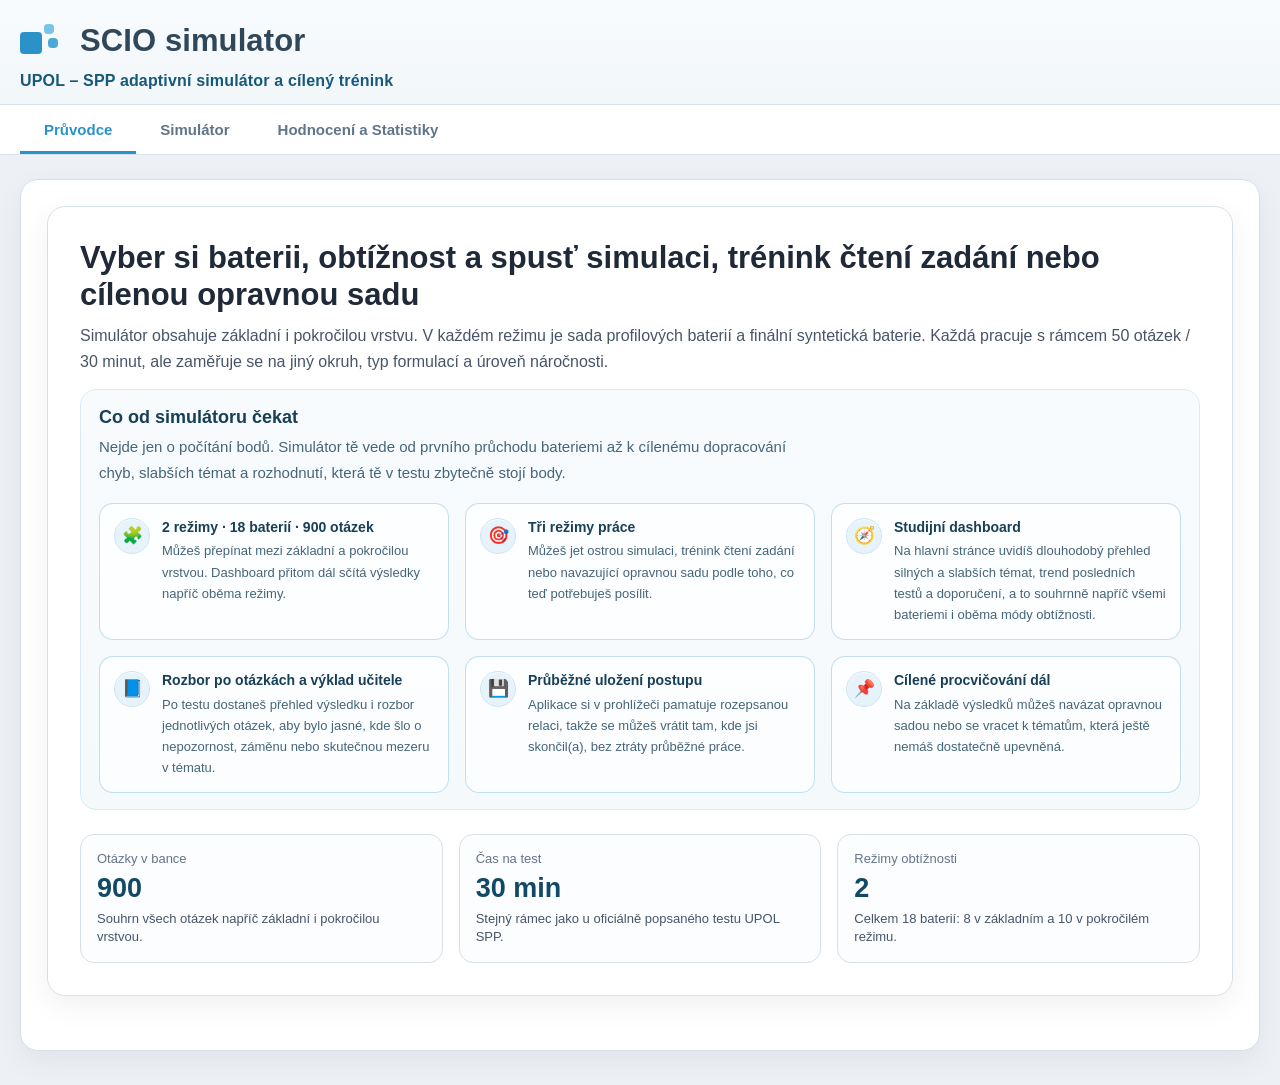
==== commit aaf4cfe3: "baterie10" ====
--- a/index.html
+++ b/index.html
@@ -31,6 +31,7 @@
   <script src="data/hard/batteries/battery_07.js" defer></script>
   <script src="data/hard/batteries/battery_08.js" defer></script>
   <script src="data/hard/batteries/battery_09.js" defer></script>
+  <script src="data/hard/batteries/battery_10.js" defer></script>
   <script src="data/hard/metadata/battery_01.metadata.js" defer></script>
   <script src="data/hard/metadata/battery_02.metadata.js" defer></script>
   <script src="data/hard/metadata/battery_03.metadata.js" defer></script>
@@ -40,6 +41,7 @@
   <script src="data/hard/metadata/battery_07.metadata.js" defer></script>
   <script src="data/hard/metadata/battery_08.metadata.js" defer></script>
   <script src="data/hard/metadata/battery_09.metadata.js" defer></script>
+  <script src="data/hard/metadata/battery_10.metadata.js" defer></script>
   <script src="data/hard/index.js" defer></script>
   <script src="analytics.js" defer></script>
   <script src="render.js" defer></script>
@@ -89,7 +91,7 @@
                 <div class="hero-note-item">
                   <span class="hero-note-icon" aria-hidden="true">🧩</span>
                   <div class="hero-note-copy">
-                    <strong>2 režimy · 17 baterií · 850 otázek</strong>
+                    <strong>2 režimy · 18 baterií · 900 otázek</strong>
                     <span>Můžeš přepínat mezi základní a pokročilou vrstvou. Dashboard přitom dál sčítá výsledky napříč oběma režimy.</span>
                   </div>
                 </div>
@@ -131,9 +133,9 @@
               </div>
             </div>
             <div class="stats">
-              <div class="stat-card"><div class="stat-label">Otázky v bance</div><div class="stat-value" id="statQuestions">850</div><div class="stat-sub">Souhrn všech otázek napříč základní i pokročilou vrstvou.</div></div>
+              <div class="stat-card"><div class="stat-label">Otázky v bance</div><div class="stat-value" id="statQuestions">900</div><div class="stat-sub">Souhrn všech otázek napříč základní i pokročilou vrstvou.</div></div>
               <div class="stat-card"><div class="stat-label">Čas na test</div><div class="stat-value">30 min</div><div class="stat-sub">Stejný rámec jako u oficiálně popsaného testu UPOL SPP.</div></div>
-              <div class="stat-card"><div class="stat-label">Režimy obtížnosti</div><div class="stat-value">2</div><div class="stat-sub">Celkem 17 baterií: 8 v základním a 9 v pokročilém režimu.</div></div>
+              <div class="stat-card"><div class="stat-label">Režimy obtížnosti</div><div class="stat-value">2</div><div class="stat-sub">Celkem 18 baterií: 8 v základním a 10 v pokročilém režimu.</div></div>
             </div>
           </div>
         </div>
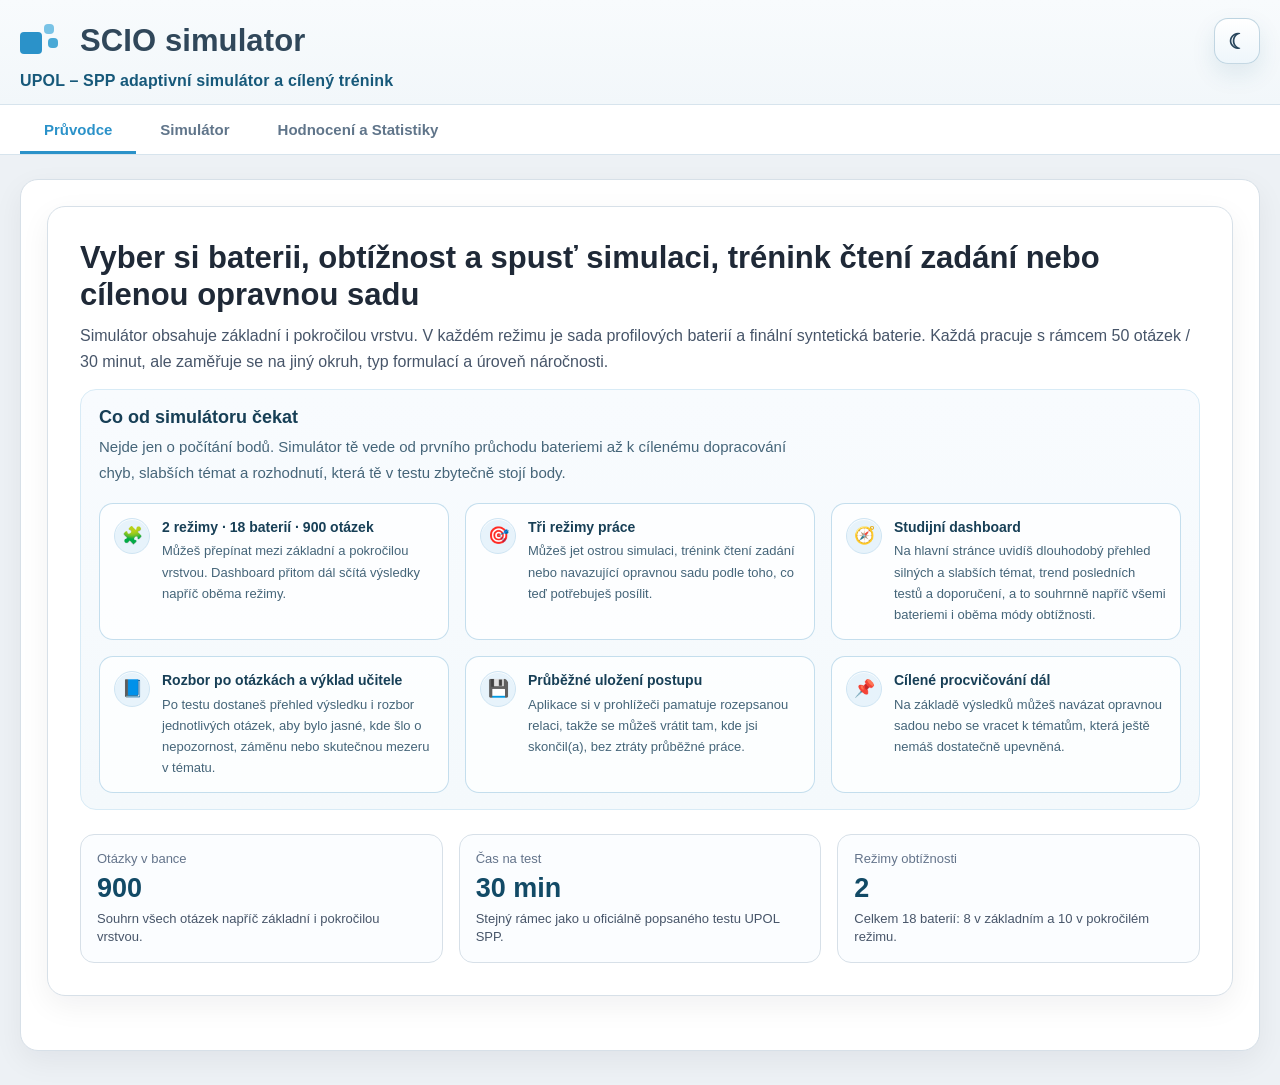
==== commit f623739c: "theme" ====
--- a/index.html
+++ b/index.html
@@ -52,13 +52,18 @@
 
   <div class="top-wrap">
     <div class="container">
-      <div class="brand">
-        <div class="logo-box" aria-hidden="true">
-          <div class="sq1"></div>
-          <div class="sq2"></div>
-          <div class="sq3"></div>
-        </div>
-        <h1>SCIO simulator</h1>
+      <div class="top-bar">
+        <div class="brand">
+          <div class="logo-box" aria-hidden="true">
+            <div class="sq1"></div>
+            <div class="sq2"></div>
+            <div class="sq3"></div>
+          </div>
+          <h1>SCIO simulator</h1>
+        </div>
+        <button class="theme-toggle" id="themeToggleBtn" type="button" aria-label="Přepnout na tmavý režim" title="Přepnout na tmavý režim">
+          <span class="theme-toggle-icon" id="themeToggleIcon" aria-hidden="true">☾</span>
+        </button>
       </div>
       <p class="sub">UPOL – SPP adaptivní simulátor a cílený trénink</p>
     </div>
--- a/styles.css
+++ b/styles.css
@@ -43,6 +43,7 @@
     /* ── Top bar ── */
     .top-wrap { background:linear-gradient(180deg,#f8fbfd 0%,#f2f7fa 100%); border-bottom:1px solid #d7e4ed; padding:18px 0 14px; }
     .container { width:min(1240px,calc(100% - 32px)); margin:0 auto; }
+    .top-bar { display:flex; align-items:center; justify-content:space-between; gap:16px; }
     .brand { display:flex; align-items:center; gap:14px; }
     .logo-box { position:relative; width:46px; height:46px; flex:0 0 auto; }
     .sq1,.sq2,.sq3 { position:absolute; border-radius:4px; }
@@ -52,6 +53,10 @@
     .brand h1 { margin:0; font-size:31px; line-height:1.02; color:#30475a; letter-spacing:0.1px; font-weight:800; }
     .sub { margin:8px 0 0; color:var(--blue-dark); font-size:16px; font-weight:700; letter-spacing:0.01em; }
     .page { padding:24px 0 34px; }
+    .theme-toggle { width:46px; height:46px; border-radius:14px; border:1px solid rgba(149,184,205,0.55); background:linear-gradient(180deg,#ffffff 0%,#eef6fb 100%); color:#26445b; box-shadow:0 10px 24px rgba(23,89,122,0.10); display:inline-flex; align-items:center; justify-content:center; cursor:pointer; transition:transform 0.18s ease, box-shadow 0.18s ease, border-color 0.18s ease, background 0.18s ease; }
+    .theme-toggle:hover { transform:translateY(-1px); border-color:#78b7da; box-shadow:0 14px 28px rgba(23,89,122,0.16); }
+    .theme-toggle:focus-visible { outline:3px solid rgba(43,146,201,0.24); outline-offset:2px; }
+    .theme-toggle-icon { font-size:21px; line-height:1; font-weight:800; }
 
     /* ── Panels & buttons ── */
     .panel { background:var(--panel); border:1px solid var(--line); border-radius:var(--radius); box-shadow:var(--shadow); }
@@ -870,3 +875,163 @@
 .accordion-content {
   padding: 24px;
 }
+
+body[data-theme="dark"] {
+  --bg: #07111d;
+  --panel: #0f1b2d;
+  --line: #223248;
+  --line-strong: #314867;
+  --text: #e5eef8;
+  --muted: #9db0c6;
+  --blue: #58b6e9;
+  --blue-dark: #b7e4ff;
+  --blue-soft: #122638;
+  --green-soft: #12281d;
+  --green-line: #49b57b;
+  --red-soft: #2a1719;
+  --red-line: #e07070;
+  --amber-soft: #2c2410;
+  --amber-line: #e3b74f;
+  --purple-soft: #20172f;
+  --purple-line: #a58af0;
+  --orange-soft: #2a1d0d;
+  --orange-line: #f2a63c;
+  --shadow: 0 16px 40px rgba(2, 8, 16, 0.42);
+}
+body[data-theme="dark"] .top-wrap { background:linear-gradient(180deg,#0b1728 0%,#0f1d31 100%); border-bottom-color:#223248; }
+body[data-theme="dark"] .main-nav { background:#0d1829; border-bottom-color:#223248; }
+body[data-theme="dark"] .nav-btn { color:#9fb4ca; }
+body[data-theme="dark"] .nav-btn:hover { background:rgba(88,182,233,0.10); color:#c9ecff; }
+body[data-theme="dark"] .nav-btn.active { color:#8ed7ff; }
+body[data-theme="dark"] .brand h1,
+body[data-theme="dark"] .section-title h3,
+body[data-theme="dark"] .stats-header h3,
+body[data-theme="dark"] .detail-top h3,
+body[data-theme="dark"] .dashboard h4,
+body[data-theme="dark"] .summary-section h5,
+body[data-theme="dark"] .action-card h5,
+body[data-theme="dark"] .config-panel h4,
+body[data-theme="dark"] .inline-detail-header h3,
+body[data-theme="dark"] .hero h2,
+body[data-theme="dark"] #questionText,
+body[data-theme="dark"] .dash-value,
+body[data-theme="dark"] .stat-value,
+body[data-theme="dark"] .history-score,
+body[data-theme="dark"] .score-main,
+body[data-theme="dark"] .accordion-summary { color:#eef6ff; }
+body[data-theme="dark"] .sub,
+body[data-theme="dark"] .sidebar-battery,
+body[data-theme="dark"] .results-battery,
+body[data-theme="dark"] .active-battery-pill,
+body[data-theme="dark"] .inline-mode-chip { color:#b7e4ff; }
+body[data-theme="dark"] .detail-top p,
+body[data-theme="dark"] .hero p,
+body[data-theme="dark"] .section-title p,
+body[data-theme="dark"] .config-check,
+body[data-theme="dark"] .config-help,
+body[data-theme="dark"] .dash-detail,
+body[data-theme="dark"] .review-body,
+body[data-theme="dark"] .stat-sub,
+body[data-theme="dark"] .battery-subtitle,
+body[data-theme="dark"] .restore-info,
+body[data-theme="dark"] .history-item,
+body[data-theme="dark"] .legend,
+body[data-theme="dark"] .score-sub,
+body[data-theme="dark"] .question-body,
+body[data-theme="dark"] .compact-list,
+body[data-theme="dark"] .detail-copy,
+body[data-theme="dark"] .detail-purpose,
+body[data-theme="dark"] .hero-note-head p,
+body[data-theme="dark"] .hero-note-copy span,
+body[data-theme="dark"] .small,
+body[data-theme="dark"] .dash-label,
+body[data-theme="dark"] .stat-label,
+body[data-theme="dark"] .detail-label,
+body[data-theme="dark"] .review-meta-item strong,
+body[data-theme="dark"] .accordion-content { color:#a9bdd1; }
+body[data-theme="dark"] .theme-toggle { background:linear-gradient(180deg,#122238 0%,#0f1b2d 100%); border-color:#2d4664; color:#ffe7a3; box-shadow:0 14px 30px rgba(0,0,0,0.34); }
+body[data-theme="dark"] .theme-toggle:hover { border-color:#4b6f99; }
+body[data-theme="dark"] .panel,
+body[data-theme="dark"] .battery-card-wrapper,
+body[data-theme="dark"] .battery-card,
+body[data-theme="dark"] .dashboard,
+body[data-theme="dark"] .summary-section,
+body[data-theme="dark"] .config-panel,
+body[data-theme="dark"] .score-box,
+body[data-theme="dark"] .review-item,
+body[data-theme="dark"] .history-item,
+body[data-theme="dark"] .dash-card,
+body[data-theme="dark"] .action-card,
+body[data-theme="dark"] .detail-block,
+body[data-theme="dark"] .review-explainer-item,
+body[data-theme="dark"] .question-grid .q-nav,
+body[data-theme="dark"] .meta-box,
+body[data-theme="dark"] .stat-card,
+body[data-theme="dark"] .hero-note-item,
+body[data-theme="dark"] .review-meta-item,
+body[data-theme="dark"] .review-option,
+body[data-theme="dark"] .option-btn,
+body[data-theme="dark"] .conf-btn,
+body[data-theme="dark"] .action-btn,
+body[data-theme="dark"] .note-input,
+body[data-theme="dark"] .config-opt,
+body[data-theme="dark"] .stats-select,
+body[data-theme="dark"] .chip,
+body[data-theme="dark"] .mini-q-badge,
+body[data-theme="dark"] .active-battery-pill,
+body[data-theme="dark"] .badge,
+body[data-theme="dark"] .review-tab.active,
+body[data-theme="dark"] .results-accordion .accordion-panel,
+body[data-theme="dark"] .results-accordion .accordion-summary,
+body[data-theme="dark"] .results-accordion .accordion-content { background:#122033; border-color:#223248; color:#e5eef8; }
+body[data-theme="dark"] .btn-light { background:#162538; color:#dce8f5; }
+body[data-theme="dark"] .btn-light:hover:not(:disabled) { background:#1c3149; }
+body[data-theme="dark"] .btn-outline { background:#0f1b2d; color:#bde7ff; border-color:#315073; }
+body[data-theme="dark"] .btn-outline:hover:not(:disabled) { background:#14253b; }
+body[data-theme="dark"] .hero-note,
+body[data-theme="dark"] .restore-panel,
+body[data-theme="dark"] .inline-detail-header,
+body[data-theme="dark"] .battery-inline-detail,
+body[data-theme="dark"] .review-tabs,
+body[data-theme="dark"] .confidence-wrap,
+body[data-theme="dark"] .study-dashboard,
+body[data-theme="dark"] .study-dashboard .dashboard-callout.soft { background:linear-gradient(180deg,#0f1d31 0%,#13243a 100%); border-color:#223248; }
+body[data-theme="dark"] .hero-note-head strong,
+body[data-theme="dark"] .hero-note-copy strong { color:#e7f2ff; }
+body[data-theme="dark"] .hero-note-icon,
+body[data-theme="dark"] .option-label,
+body[data-theme="dark"] .btn-close-detail { background:#17283d; border-color:#2b425f; color:#c9daeb; }
+body[data-theme="dark"] .battery-card:hover,
+body[data-theme="dark"] .option-btn:hover,
+body[data-theme="dark"] .action-btn:hover,
+body[data-theme="dark"] .conf-btn:hover,
+body[data-theme="dark"] .config-opt:hover { background:#16283f; border-color:#42709a; }
+body[data-theme="dark"] .battery-card.selected,
+body[data-theme="dark"] .option-btn.selected,
+body[data-theme="dark"] .q-nav.current { background:#153149; border-color:#58b6e9; color:#d8f2ff; }
+body[data-theme="dark"] .battery-badge { background:#193049; border-color:#335778; color:#d8f2ff; }
+body[data-theme="dark"] .repair-panel { background:linear-gradient(180deg,#261d10 0%,#2d2111 100%); border-color:#a16d16; }
+body[data-theme="dark"] .repair-panel h4,
+body[data-theme="dark"] .repair-info,
+body[data-theme="dark"] .repair-filter { color:#ffd992; }
+body[data-theme="dark"] .repair-filter { background:#182436; border-color:#9c742d; }
+body[data-theme="dark"] .review-head.unanswered,
+body[data-theme="dark"] .pill.neutral { background:#162433; border-color:#24384f; color:#b2c3d7; }
+body[data-theme="dark"] .review-explanation,
+body[data-theme="dark"] .review-explainer-item { background:#122638; border-color:#27425f; color:#d7e7f5; }
+body[data-theme="dark"] .review-explanation strong { color:#9fdcff; }
+body[data-theme="dark"] .tutor-lesson { background:#2a2315; border-color:#6b5a2b; }
+body[data-theme="dark"] .tutor-lesson strong { color:#ffd992; }
+body[data-theme="dark"] .tutor-recall { background:#1d1830; border-color:#5f53a1; }
+body[data-theme="dark"] .tutor-recall strong { color:#cfc5ff; }
+body[data-theme="dark"] .sidebar-results-summary { background:linear-gradient(135deg,#10263a 0%,#163854 100%); box-shadow:0 12px 24px rgba(0,0,0,0.30); }
+body[data-theme="dark"] .note-input::placeholder { color:#7f96ad; }
+body[data-theme="dark"] .dashboard-meter,
+body[data-theme="dark"] .study-dashboard .dashboard-divider { background:#203247; }
+body[data-theme="dark"] .study-dashboard .dashboard-pill.tone-neutral,
+body[data-theme="dark"] .study-dashboard .dashboard-pill.tone-low,
+body[data-theme="dark"] .study-dashboard .dashboard-pill.tone-undertrained,
+body[data-theme="dark"] .study-dashboard .dashboard-pill.trend-steady,
+body[data-theme="dark"] .study-dashboard .dashboard-status.status-undertrained,
+body[data-theme="dark"] .study-dashboard .dashboard-status.status-unseen,
+body[data-theme="dark"] .study-dashboard .dashboard-status.status-steady { background:#162638; border-color:#29415b; color:#b3c6d9; }
